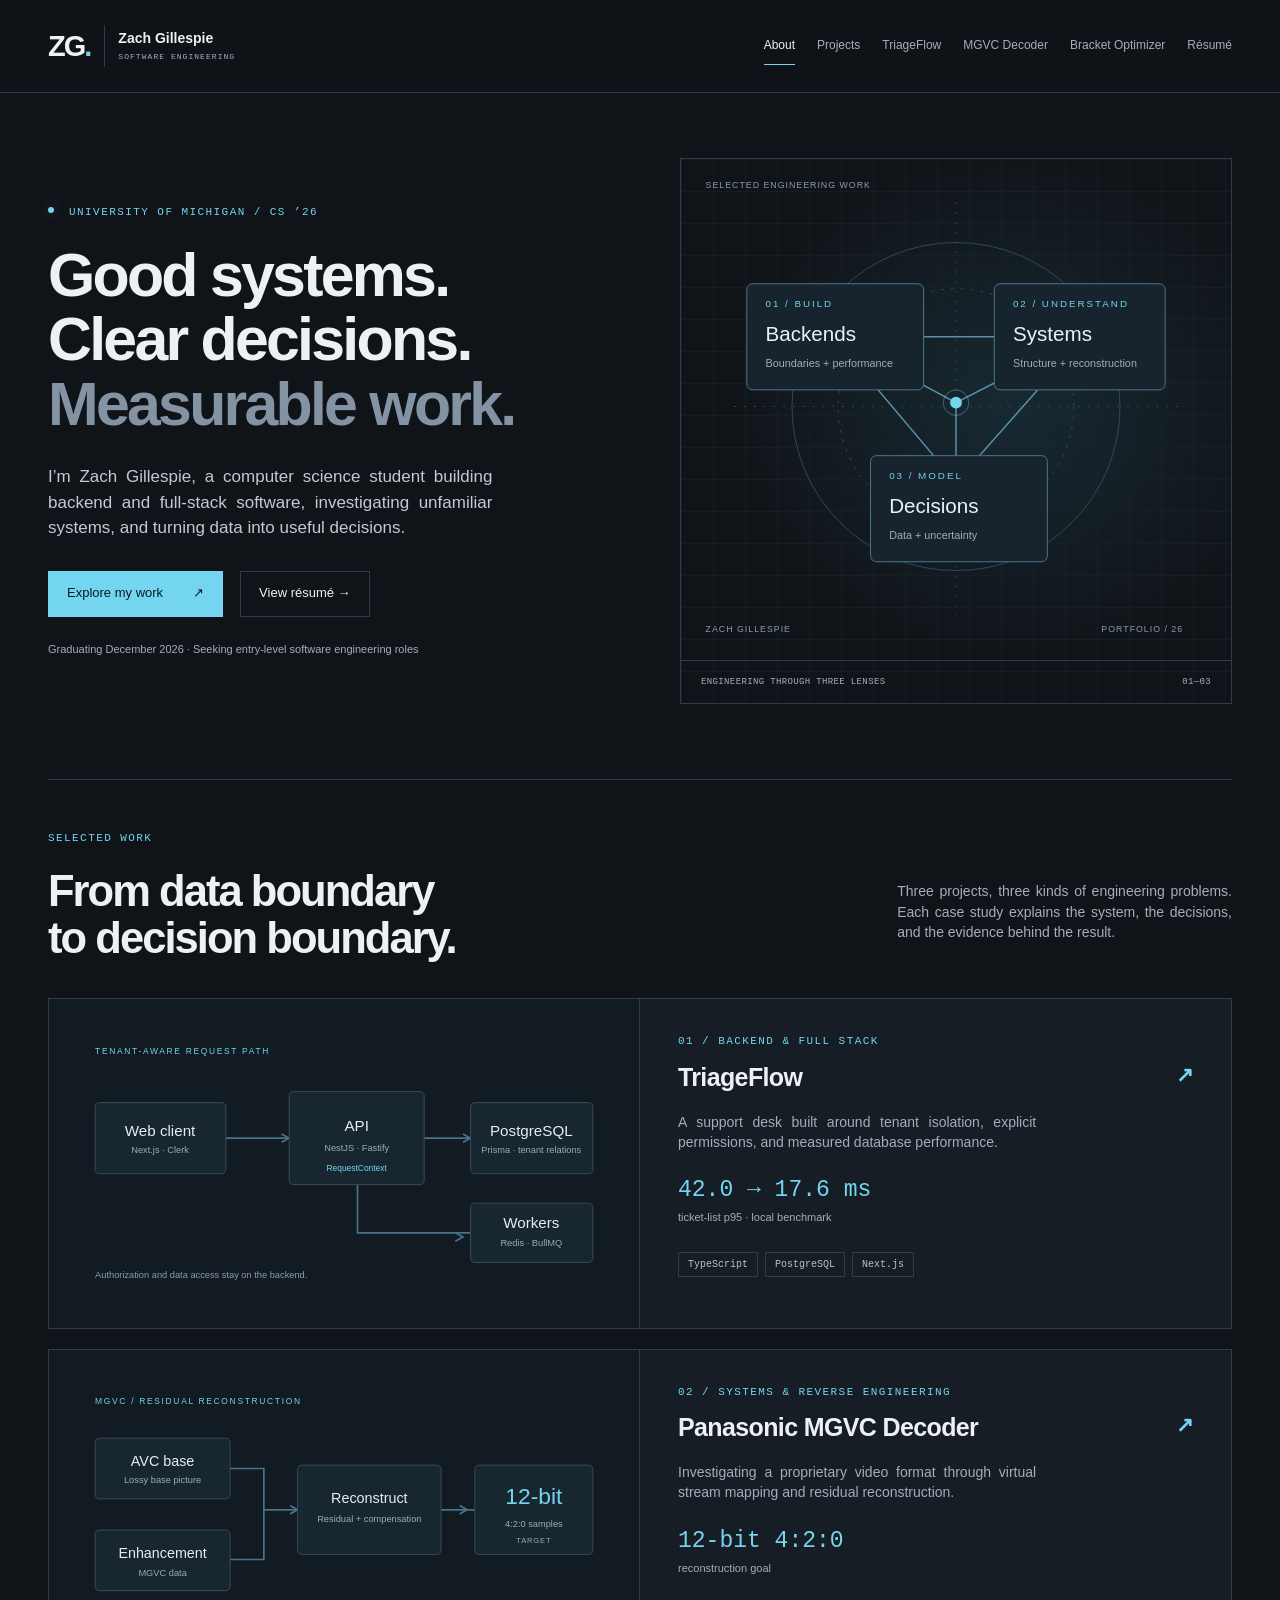
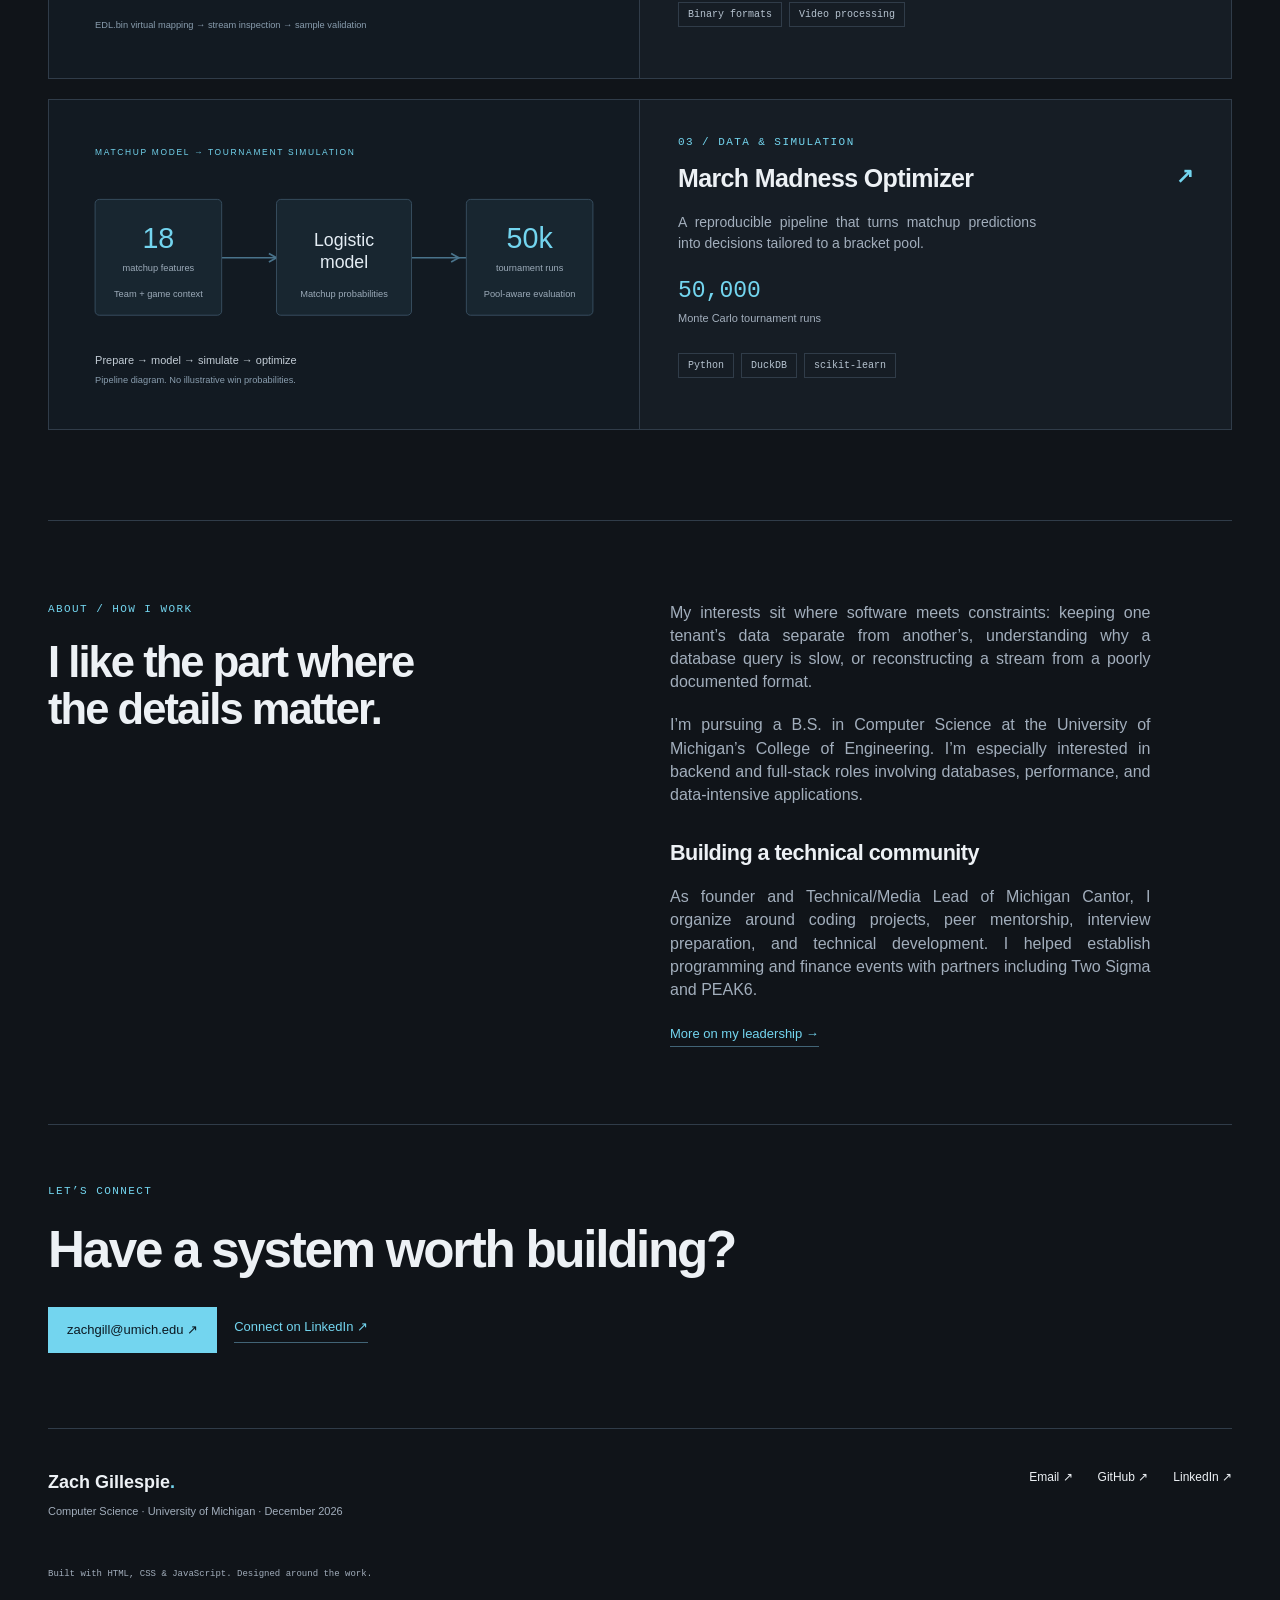
==== index.html @ 1c79c9b0 "create site" ====
<!doctype html>
<html lang="en"><head><meta charset="utf-8"><meta name="viewport" content="width=device-width,initial-scale=1">
<title>Software engineer | Zach Gillespie</title><meta name="description" content="Zach Gillespie, University of Michigan CS student graduating December 2026. Backend, full-stack, systems, and data engineering projects.">
<meta name="theme-color" content="#101419"><link rel="icon" href="favicon.svg" type="image/svg+xml">
<link rel="stylesheet" href="style.css"><script src="script.js" defer></script><noscript><style>.step-panel[hidden]{display:block!important}.step-grid{display:none}.step-panel+.step-panel{margin-top:24px}</style></noscript></head>
<body><a class="skip" href="#main">Skip to content</a><header class="site-header"><div class="nav-wrap"><a class="brand" href="index.html" aria-label="Zach Gillespie home"><span class="monogram">ZG<span>.</span></span><span>Zach Gillespie<small>SOFTWARE ENGINEERING</small></span></a><nav aria-label="Main navigation"><a href="index.html" aria-current="page">About</a><a href="projects.html">Projects</a><a href="triageflow.html">TriageFlow</a><a href="mgvc.html">MGVC Decoder</a><a href="march-madness.html">Bracket Optimizer</a><a href="resume.html">Résumé</a></nav></div></header>
<main id="main">
<section class="hero wrap"><div class="hero-copy"><p class="eyebrow"><span class="status-dot"></span> UNIVERSITY OF MICHIGAN / CS ’26</p><h1>Good systems.<br>Clear decisions.<br><span class="muted">Measurable work.</span></h1><p class="lead prose">I’m Zach Gillespie, a computer science student building backend and full-stack software, investigating unfamiliar systems, and turning data into useful decisions.</p><div class="hero-actions"><a class="button primary" href="projects.html">Explore my work <span>↗</span></a><a class="button" href="resume.html">View résumé →</a></div><p class="availability">Graduating December 2026 · Seeking entry-level software engineering roles</p></div><div class="hero-art"><img src="system-map.svg" width="560" height="510" alt="Three connected areas of my engineering work: build reliable backends, understand systems, and model decisions"><div class="art-caption"><span>ENGINEERING THROUGH THREE LENSES</span><span>01—03</span></div></div></section>
<section class="selected wrap"><div class="section-heading"><div><p class="eyebrow">SELECTED WORK</p><h2>From data boundary<br>to decision boundary.</h2></div><p class="prose">Three projects, three kinds of engineering problems. Each case study explains the system, the decisions, and the evidence behind the result.</p></div><div class="project-list">
<a class="project-card" href="triageflow.html"><div class="card-visual"><img src="triageflow.svg" alt="TriageFlow: web client connects to a tenant-aware API, PostgreSQL, and background workers" width="640" height="330"></div><div class="card-copy"><p class="eyebrow">01 / BACKEND &amp; FULL STACK</p><h3>TriageFlow <span>↗</span></h3><p>A support desk built around tenant isolation, explicit permissions, and measured database performance.</p><div class="card-proof">42.0 → 17.6 ms <small>ticket-list p95 · local benchmark</small></div><div class="tags"><span>TypeScript</span><span>PostgreSQL</span><span>Next.js</span></div></div></a>
<a class="project-card" href="mgvc.html"><div class="card-visual"><img src="mgvc.svg" alt="MGVC reconstruction pipeline combining AVC base video with enhancement data toward 12-bit video" width="640" height="330"></div><div class="card-copy"><p class="eyebrow">02 / SYSTEMS &amp; REVERSE ENGINEERING</p><h3>Panasonic MGVC Decoder <span>↗</span></h3><p>Investigating a proprietary video format through virtual stream mapping and residual reconstruction.</p><div class="card-proof">12-bit 4:2:0 <small>reconstruction goal</small></div><div class="tags"><span>Binary formats</span><span>Video processing</span></div></div></a>
<a class="project-card" href="march-madness.html"><div class="card-visual"><img src="bracket.svg" alt="Bracket modeling pipeline: 18 matchup features feed a logistic model and 50,000 tournament simulations" width="640" height="330"></div><div class="card-copy"><p class="eyebrow">03 / DATA &amp; SIMULATION</p><h3>March Madness Optimizer <span>↗</span></h3><p>A reproducible pipeline that turns matchup predictions into decisions tailored to a bracket pool.</p><div class="card-proof">50,000 <small>Monte Carlo tournament runs</small></div><div class="tags"><span>Python</span><span>DuckDB</span><span>scikit-learn</span></div></div></a>
</div></section>
<section class="about-section wrap"><div><p class="eyebrow">ABOUT / HOW I WORK</p><h2>I like the part where<br>the details matter.</h2></div><div class="about-copy"><p class="prose">My interests sit where software meets constraints: keeping one tenant’s data separate from another’s, understanding why a database query is slow, or reconstructing a stream from a poorly documented format.</p><p class="prose">I’m pursuing a B.S. in Computer Science at the University of Michigan’s College of Engineering. I’m especially interested in backend and full-stack roles involving databases, performance, and data-intensive applications.</p><h3>Building a technical community</h3><p class="prose">As founder and Technical/Media Lead of Michigan Cantor, I organize around coding projects, peer mentorship, interview preparation, and technical development. I helped establish programming and finance events with partners including Two Sigma and PEAK6.</p><a class="text-link" href="resume.html#leadership">More on my leadership →</a></div></section>
<section class="contact-band wrap"><p class="eyebrow">LET’S CONNECT</p><h2>Have a system worth building?</h2><div class="hero-actions"><a class="button primary" href="mailto:zachgill@umich.edu">zachgill@umich.edu ↗</a><a class="text-link" href="https://www.linkedin.com/in/zach-gillespie/">Connect on LinkedIn ↗</a></div></section></main><footer class="site-footer"><div><a class="footer-name" href="index.html">Zach Gillespie<span class="accent">.</span></a><p>Computer Science · University of Michigan · December 2026</p></div><div class="footer-links"><a href="mailto:zachgill@umich.edu">Email ↗</a><a href="https://github.com/Zachgille">GitHub ↗</a><a href="https://www.linkedin.com/in/zach-gillespie/">LinkedIn ↗</a></div><p class="footer-note">Built with HTML, CSS &amp; JavaScript. Designed around the work.</p></footer></body></html>
---- style.css ----
:root{color-scheme:dark;--bg:#101419;--panel:#161d25;--text:#edf1f5;--muted:#a2aebc;--accent:#73d5ef;--line:#303c49;--mono:Consolas,'Courier New',monospace}*{box-sizing:border-box}html{scroll-behavior:smooth;scroll-padding-top:115px}body{margin:0;background:var(--bg);color:var(--text);font:16px/1.45 'Segoe UI',Arial,sans-serif}a{color:inherit;text-decoration:none}a:hover{color:var(--accent)}button{font:inherit}a,button{touch-action:manipulation}a:focus-visible,button:focus-visible{outline:2px solid var(--accent);outline-offset:6px}img{display:block;max-width:100%;height:auto}p{margin:0 0 1.25rem}h1,h2,h3{line-height:1.08;letter-spacing:-.045em;margin:0 0 1.3rem;font-weight:600}h1{font-size:clamp(2.6rem,5.5vw,5.1rem)}h2{font-size:clamp(2rem,3.4vw,3rem)}h3{font-size:1.35rem;letter-spacing:-.025em}ul{padding-left:1.2rem}li{margin-bottom:.65rem}code{font: .88em var(--mono);color:var(--accent);overflow-wrap:anywhere}strong{font-weight:600}.wrap,.nav-wrap,.site-footer{width:min(1220px,calc(100% - 96px));margin:auto}.prose{max-width:54ch;text-align:justify;hyphens:auto}.lead{font-size:1.14rem;line-height:1.5;color:#c0cad5}.muted{color:#8493a3}.accent{color:var(--accent)}.eyebrow{font:11px/1.5 var(--mono);letter-spacing:.13em;color:var(--accent);text-transform:uppercase;margin-bottom:22px}.site-header{border-bottom:1px solid var(--line);background:rgba(16,20,25,.97);position:sticky;top:0;z-index:10}.nav-wrap{min-height:92px;display:flex;align-items:center;justify-content:space-between;gap:30px}.brand{display:flex;gap:13px;align-items:center;white-space:nowrap;font-size:14px;font-weight:600}.brand small{display:block;font:8px/1.8 var(--mono);letter-spacing:.13em;color:var(--muted);margin-top:2px}.monogram{font-size:29px;letter-spacing:-2px;border-right:1px solid var(--line);padding-right:14px}.monogram span{color:var(--accent)}nav{display:flex;gap:22px;align-items:center}nav a{font-size:12px;color:var(--muted);padding:9px 0;white-space:nowrap}nav a[aria-current]{color:var(--text);box-shadow:0 1px var(--accent)}.skip{position:fixed;top:-80px;left:15px;background:var(--accent);color:var(--bg);padding:12px;z-index:100}.skip:focus{top:10px}.hero{min-height:670px;display:grid;grid-template-columns:1.08fr 1fr;align-items:center;gap:36px;padding-top:65px;padding-bottom:75px}.hero h1{font-size:clamp(3rem,4.75vw,4.5rem);line-height:1.06}.hero .lead{max-width:47ch;font-size:17px;margin-top:28px}.hero-art{position:relative;border:1px solid var(--line);background:radial-gradient(ellipse at 60% 45%,#182932 0,transparent 60%),linear-gradient(#1c273366 1px,transparent 1px),linear-gradient(90deg,#1c273366 1px,transparent 1px);background-size:auto,32px 32px,32px 32px}.hero-art img{width:100%}.art-caption{display:flex;justify-content:space-between;padding:16px 20px;border-top:1px solid var(--line);font:9px var(--mono);letter-spacing:.04em;color:var(--muted)}.status-dot{display:inline-block;width:6px;height:6px;border-radius:50%;background:var(--accent);margin:0 7px 2px 0;box-shadow:0 0 15px #73d5ef55}.hero-actions{display:flex;align-items:center;gap:17px;flex-wrap:wrap;margin-top:30px}.button{display:inline-flex;align-items:center;justify-content:space-between;gap:30px;min-height:46px;padding:12px 18px;border:1px solid var(--line);background:transparent;color:var(--text);font-size:13px;cursor:pointer;transition:background .2s,transform .2s}.button:hover{transform:translateY(-2px);background:#24313b}.button.primary{background:var(--accent);border-color:var(--accent);color:#0b1922}.button.primary:hover{background:#a0e7f8;color:#0b1922}.availability{font-size:11px;color:var(--muted);margin:25px 0 0}.section-heading{display:flex;justify-content:space-between;align-items:flex-end;gap:50px;margin-bottom:36px}.section-heading>p{font-size:14px;max-width:43ch;color:var(--muted)}.section-heading h2{margin:0}.selected{padding:50px 0 90px;border-top:1px solid var(--line)}.project-list{display:grid;gap:20px}.project-card{border:1px solid var(--line);display:grid;grid-template-columns:1fr 1fr;background:var(--panel);transition:border-color .25s,transform .25s;overflow:hidden}.project-card:hover{color:var(--text);border-color:#6699ad;transform:translateY(-3px)}.card-visual{background:#121a22;display:flex;align-items:center;justify-content:center;padding:25px;border-right:1px solid var(--line)}.card-visual img{width:100%;transition:transform .3s}.project-card:hover img{transform:scale(1.025)}.card-copy{padding:34px 38px}.card-copy .eyebrow{margin-bottom:14px}.card-copy h3{font-size:25px;display:flex;justify-content:space-between;gap:14px}.card-copy h3 span{color:var(--accent);font-size:21px}.card-copy p:not(.eyebrow){color:var(--muted);max-width:46ch;font-size:14px;text-align:justify;hyphens:auto}.card-proof{color:var(--accent);font:23px var(--mono);margin:25px 0}.card-proof small{display:block;color:var(--muted);font:11px/1.6 'Segoe UI',Arial,sans-serif;margin-top:6px}.tags{display:flex;gap:7px;flex-wrap:wrap}.tags span{font:10px var(--mono);color:#b6c3d0;border:1px solid var(--line);padding:6px 9px}.about-section{display:grid;grid-template-columns:1fr 1fr;gap:60px;padding:80px 0;border-top:1px solid var(--line)}.about-copy p{color:var(--muted)}.about-copy h3{margin-top:35px}.text-link{font-size:13px;color:var(--accent);border-bottom:1px solid #426476;padding-bottom:5px}.contact-band{padding:58px 0 75px;border-top:1px solid var(--line)}.contact-band h2{font-size:clamp(2rem,4vw,3.5rem)}.site-footer{padding:40px 0 24px;border-top:1px solid var(--line);display:grid;grid-template-columns:1fr auto;gap:15px}.footer-name{font-size:18px;font-weight:600}.site-footer p{font-size:11px;color:var(--muted);margin:9px 0}.footer-links{display:flex;gap:25px;align-items:flex-start;font-size:12px}.site-footer .footer-note{grid-column:1/-1;font:9px var(--mono);margin-top:25px}.page-intro{padding:80px 0 55px}.page-intro .lead{margin-top:25px}.projects-page{padding-bottom:80px}.approach{padding:50px 0 80px;border-top:1px solid var(--line)}.three-columns{display:grid;grid-template-columns:repeat(3,1fr);gap:45px}.three-columns h2{font-size:23px;line-height:1.2;letter-spacing:-.025em}.three-columns p{font-size:14px;color:var(--muted)}.case-intro{padding:40px 0 50px}.back{display:inline-block;font-size:12px;color:var(--muted);margin-bottom:40px}.case-intro h1{max-width:1000px}.case-intro .lead{margin-bottom:30px}.metrics{display:grid;grid-template-columns:repeat(3,1fr);border-top:1px solid var(--line);border-bottom:1px solid var(--line)}.metrics>div{padding:27px 24px 29px;border-right:1px solid var(--line)}.metrics>div:first-child{padding-left:0}.metrics>div:last-child{border:0}.metrics strong{display:block;font-size:37px;font-weight:500;letter-spacing:-.035em;color:var(--accent);line-height:1.2}.metrics span{display:block;font-size:11px;color:var(--muted);margin-top:9px}.case-section{padding:65px 0;border-bottom:1px solid var(--line)}.two-columns{display:grid;grid-template-columns:1fr 1fr;gap:70px}.two-columns p{color:var(--muted);font-size:15px}.evidence-box{background:var(--panel);border:1px solid var(--line);padding:32px;align-self:start}.clean-list{list-style:none;padding:0;font-size:13px;color:var(--muted);margin:25px 0}.clean-list li{border-top:1px solid var(--line);padding:12px 0;margin:0}.explorer{margin-top:32px;border:1px solid var(--line);background:#141c24}.step-grid{display:grid;grid-template-columns:repeat(4,1fr);border-bottom:1px solid var(--line)}.step{position:relative;text-align:left;background:transparent;border:0;border-right:1px solid var(--line);padding:22px 24px;cursor:pointer;color:var(--muted);transition:background .2s}.step:last-child{border-right:0}.step span{font:10px var(--mono);color:#7c96a7;display:block;margin-bottom:18px}.step strong{font-size:19px;display:block}.step small{font:10px var(--mono);display:block;margin-top:6px}.step:hover,.step[aria-pressed=true]{background:#21333d;color:var(--text)}.step[aria-pressed=true]{box-shadow:inset 0 -2px var(--accent)}.step-content{padding:32px;min-height:235px}.step-panel .eyebrow{margin-bottom:15px}.step-panel p:last-child{margin:0;color:var(--muted);max-width:65ch;font-size:15px}.benchmark{margin:0 0 35px;padding:35px;background:var(--panel);border:1px solid var(--line)}figcaption{font-size:14px;margin-bottom:24px}figcaption span{display:block;font:10px var(--mono);color:var(--muted);margin-top:8px}.bar-row{display:grid;grid-template-columns:100px 1fr;align-items:center;gap:20px;margin:18px 0}.bar-row>span{font-size:12px;color:var(--muted)}.bar-track{background:#1d2833}.bar{height:44px;width:var(--bar);min-width:100px;padding:9px 14px;font:21px var(--mono)}.bar small{font-size:11px}.bar.before{background:#4a5c70}.bar.after{background:var(--accent);color:#102530}.chart-note{font-size:11px!important;color:var(--muted);max-width:85ch;text-align:left;margin:25px 0 0}.source-note{border-left:2px solid #416a80;padding-left:25px;align-self:start}.source-note h3{font-size:17px;letter-spacing:0}.source-note p,.source-note a{font-size:12px}.source-note a{color:var(--accent);text-decoration:underline}.case-end{display:flex;justify-content:space-between;gap:25px;padding:35px 0 70px;font-size:12px;color:var(--accent)}.wide-visual{background:var(--panel);border:1px solid var(--line);margin:30px 0;padding:20px 40px}.wide-visual img{width:100%;max-width:760px;margin:auto}.wide-visual figcaption{margin:0 auto;max-width:75ch;color:var(--muted);font-size:11px}.objectives{margin:25px 0 0}.objectives dt{font-size:13px;color:var(--accent)}.objectives dd{font-size:13px;color:var(--muted);margin:7px 0 20px}.objectives dd:last-child{margin-bottom:0}.evaluation{display:grid;grid-template-columns:2fr 1fr 1fr;border:1px solid var(--line);background:var(--panel)}.dataset-chart{margin:0;padding:30px}.dataset-chart figcaption{font-weight:600}.split-bar{height:22px;display:flex;gap:3px}.train{background:var(--accent)}.holdout{background:#8291f0}.chart-legend{display:flex;justify-content:space-between;gap:15px;margin-top:18px;font-size:11px;color:var(--muted)}.chart-legend i{display:inline-block;width:7px;height:7px;margin-right:7px}.train-key{background:var(--accent)}.holdout-key{background:#8291f0}.chart-legend strong{display:block;font:20px var(--mono);color:var(--text);margin:5px 0 0 14px}.score{border-left:1px solid var(--line);padding:30px 20px;display:flex;flex-direction:column;justify-content:center}.score>span,.score small{font-size:11px;color:var(--muted)}.score strong{font:31px var(--mono);color:var(--accent);margin:12px 0}.resume-header{padding:60px 0 40px;display:flex;align-items:center;justify-content:space-between;gap:20px}.resume-header h1{font-size:clamp(2.7rem,5vw,4.5rem)}.resume-header .lead{font-size:15px}.resume-links{display:flex;gap:24px;color:var(--accent);font-size:12px}.resume{padding-bottom:60px}.resume-section{border-top:1px solid var(--line);padding:35px 0;display:grid;grid-template-columns:230px 1fr;gap:40px;scroll-margin-top:110px}.resume-section>h2{font-size:14px;letter-spacing:.025em;color:var(--accent);line-height:1.4}.resume-section h3{font-size:20px;line-height:1.25}.resume-section p,.resume-section li,.skills{font-size:14px;color:#b9c4d0}.resume-section li{max-width:75ch;text-align:justify;hyphens:auto}.entry-meta{display:flex;justify-content:space-between;gap:20px}.entry-meta span{color:var(--muted);font-size:12px;white-space:nowrap}.entry-tech{font:11px/1.6 var(--mono)!important;color:var(--muted)!important}.skills{display:grid;grid-template-columns:125px 1fr;gap:13px 20px;margin:0}.skills dt{color:var(--muted)}.skills dd{margin:0}.resume-entry{padding-bottom:24px;margin-bottom:30px;border-bottom:1px solid var(--line);scroll-margin-top:115px}.resume-entry:last-child{padding:0;margin:0;border:0}.resume-entry h3 a:hover{text-decoration:underline}.print-button{white-space:nowrap}[hidden]{display:none!important}
@media(min-width:1500px){.hero{min-height:740px}}
@media(max-width:1120px){.wrap,.nav-wrap,.site-footer{width:calc(100% - 60px)}.nav-wrap{gap:20px}nav{gap:14px}nav a{font-size:11px}.brand>span:last-child{display:none}.hero{gap:25px;min-height:610px}.hero h1{font-size:clamp(2.8rem,5vw,4rem)}.two-columns{gap:40px}.card-copy{padding:30px}.score strong{font-size:26px}}
@media(max-width:760px){html{scroll-padding-top:150px}.wrap,.nav-wrap,.site-footer{width:calc(100% - 36px)}.nav-wrap{display:block;padding:14px 0 10px}.brand>span:last-child{display:block}.brand{margin-bottom:13px}.monogram{font-size:25px}.brand small{font-size:7px}nav{display:grid;grid-template-columns:repeat(3,1fr);gap:3px 12px}nav a{font-size:11px;padding:5px 0;text-align:center}.hero{grid-template-columns:1fr;padding:48px 0 45px;gap:38px;min-height:0}.hero h1{font-size:clamp(2.7rem,8.7vw,4rem)}.hero .lead{font-size:16px}.hero-art{max-width:560px}.section-heading{display:block}.section-heading>p{margin-top:25px;max-width:54ch}.selected{padding-top:40px;padding-bottom:45px}.project-card{grid-template-columns:1fr}.card-visual{border-right:0;border-bottom:1px solid var(--line);padding:15px}.card-visual img{max-height:280px;width:100%}.card-copy{padding:26px}.card-copy h3{font-size:24px}.card-proof{font-size:22px}.about-section,.two-columns{grid-template-columns:1fr;gap:30px}.about-section{padding:45px 0}.contact-band{padding:40px 0 45px}.site-footer{grid-template-columns:1fr;gap:20px}.footer-links{gap:30px}.page-intro{padding:45px 0 30px}.three-columns{grid-template-columns:1fr;gap:20px}.projects-page{padding-bottom:45px}.approach{padding:40px 0}.case-intro{padding-top:25px}.case-intro h1{font-size:clamp(2.4rem,9vw,4rem)}.back{margin-bottom:32px}.metrics>div{padding:20px 10px}.metrics strong{font-size:clamp(19px,5.2vw,30px)}.metrics span{font-size:10px}.case-section{padding:40px 0}.step-grid{grid-template-columns:1fr 1fr}.step{padding:18px;border-bottom:1px solid var(--line)}.step:nth-child(2){border-right:0}.step span{margin-bottom:9px}.step strong{font-size:18px}.step-content{padding:24px;min-height:280px}.benchmark{padding:22px 18px}.bar-row{grid-template-columns:75px 1fr;gap:10px}.bar-row>span{font-size:10px}.bar{font-size:18px;padding-left:10px;min-width:84px}.evidence-box{padding:24px}.wide-visual{padding:15px}.evaluation{grid-template-columns:1fr 1fr}.dataset-chart{grid-column:1/-1;padding:24px}.score{border-top:1px solid var(--line);padding:24px}.score:nth-child(2){border-left:0}.case-end{flex-direction:column;padding:30px 0 45px}.resume-header{display:block;padding:40px 0 30px}.print-button{margin-top:24px}.resume-section{grid-template-columns:1fr;gap:12px;padding:28px 0}.resume-section>h2{margin-bottom:12px}.entry-meta{display:block}.entry-meta span{display:block;margin-top:7px}.skills{grid-template-columns:100px 1fr;gap:15px}.resume-section li{font-size:13px}.prose{max-width:54ch}}
@media(prefers-reduced-motion:reduce){html{scroll-behavior:auto}*,*::before,*::after{animation:none!important;transition:none!important}.project-card:hover,.button:hover,.project-card:hover img{transform:none}}
@media print{@page{size:A4;margin:16mm}html{scroll-behavior:auto}body{background:white;color:#16202b;font-size:10pt;line-height:1.4;print-color-adjust:exact;-webkit-print-color-adjust:exact}.wrap,.nav-wrap,.site-footer{width:100%}.site-header{position:static;background:white;border-color:#ccd2d8}.nav-wrap{display:flex;min-height:40px;padding:0 0 10px}.brand>span:last-child{display:block}nav{display:none}.brand{color:#16202b}.brand small,.muted,.lead,.prose,.chart-note,.entry-tech{color:#374757!important}.skip,.print-button,.hero-actions,.back,.case-end{display:none}.hero{display:grid;grid-template-columns:1.2fr 1fr;min-height:0;padding:30px 0;gap:22px}.hero h1,h1,.case-intro h1,.resume-header h1{font-size:30pt}.hero .lead,.lead{font-size:10pt}h2{font-size:22pt}h3{font-size:14pt}.hero-art{background:#101820}.eyebrow{color:#276176;font-size:8pt;margin-bottom:12px}.availability{color:#374757;font-size:8pt}.section-heading{margin-bottom:20px;gap:25px}.section-heading>p{font-size:9pt}.selected,.about-section,.contact-band,.case-section,.approach{padding:25px 0}.project-card{grid-template-columns:1fr 1fr;break-inside:avoid;background:#f3f5f7;color:#16202b;border-color:#bdc7d1;margin-bottom:10px}.project-list{gap:8px}.card-visual{background:#121a22;padding:10px}.card-copy{padding:20px}.card-copy h3{font-size:17pt}.card-copy p:not(.eyebrow){font-size:9pt;color:#374757}.card-proof{color:#21637b;font-size:17pt;margin:14px 0}.card-proof small{color:#374757}.tags span{color:#374757;border-color:#aab6c1;font-size:7pt}.about-section,.two-columns{gap:30px}.about-copy p,.two-columns p,.three-columns p{font-size:10pt;color:#374757}.page-intro,.case-intro,.resume-header{padding:25px 0}.projects-page{padding-bottom:15px}.metrics>div{padding:16px}.metrics strong{color:#21637b;font-size:24pt}.metrics span{color:#374757}.explorer{background:#f5f7f9;border-color:#bdc7d1;break-inside:avoid}.step-grid{display:none}.step-content{display:grid;grid-template-columns:1fr 1fr;gap:20px;padding:22px;min-height:0}.step-panel[hidden]{display:block!important}.step-panel p:last-child{font-size:9pt;color:#374757}.step-panel h3{font-size:13pt}.evidence-box,.benchmark,.evaluation{background:#f1f4f6;border-color:#bdc7d1;break-inside:avoid}.evidence-box{padding:22px}.clean-list,.objectives dd,.objectives dt{color:#374757}.benchmark{padding:22px}.benchmark figcaption span{color:#374757}.bar-row>span{color:#374757}.bar-track{background:#e2e8ec}.bar.before{color:white}.bar.after{background:#59b9d5}.source-note p{font-size:9pt;color:#374757}.source-note a,.accent,.text-link{color:#21637b}.wide-visual{background:#121a22;break-inside:avoid}.wide-visual img{max-height:205px;width:auto;margin:auto}.wide-visual figcaption{color:#d0dae3;font-size:8pt}.evaluation{grid-template-columns:2fr 1fr 1fr}.score{padding:20px 15px}.score strong{font-size:21pt;color:#21637b}.score span,.score small,.chart-legend,.chart-legend strong{color:#374757}.dataset-chart{padding:22px}.three-columns{gap:25px}.three-columns h2{font-size:15pt}.resume-header .lead{font-size:10pt}.resume-links{font-size:9pt;color:#21637b}.resume-section{grid-template-columns:135px 1fr;gap:20px;padding:20px 0}.resume-section>h2{color:#21637b;font-size:11pt}.resume-section h3{font-size:13pt}.resume-section p,.resume-section li,.skills{font-size:9pt;color:#374757}.resume-entry{break-inside:avoid;margin-bottom:20px;padding-bottom:12px}.entry-meta{display:block}.entry-meta span{display:block;font-size:9pt;color:#374757}.skills dt{color:#374757}.site-footer{padding:20px 0;break-inside:avoid}.site-footer p,.site-footer .footer-note{color:#374757;font-size:8pt}.footer-links{font-size:9pt}.site-footer .footer-note{margin-top:5px}h1,h2,h3{break-after:avoid}p{orphans:3;widows:3}a{color:inherit}code{color:#21637b}}
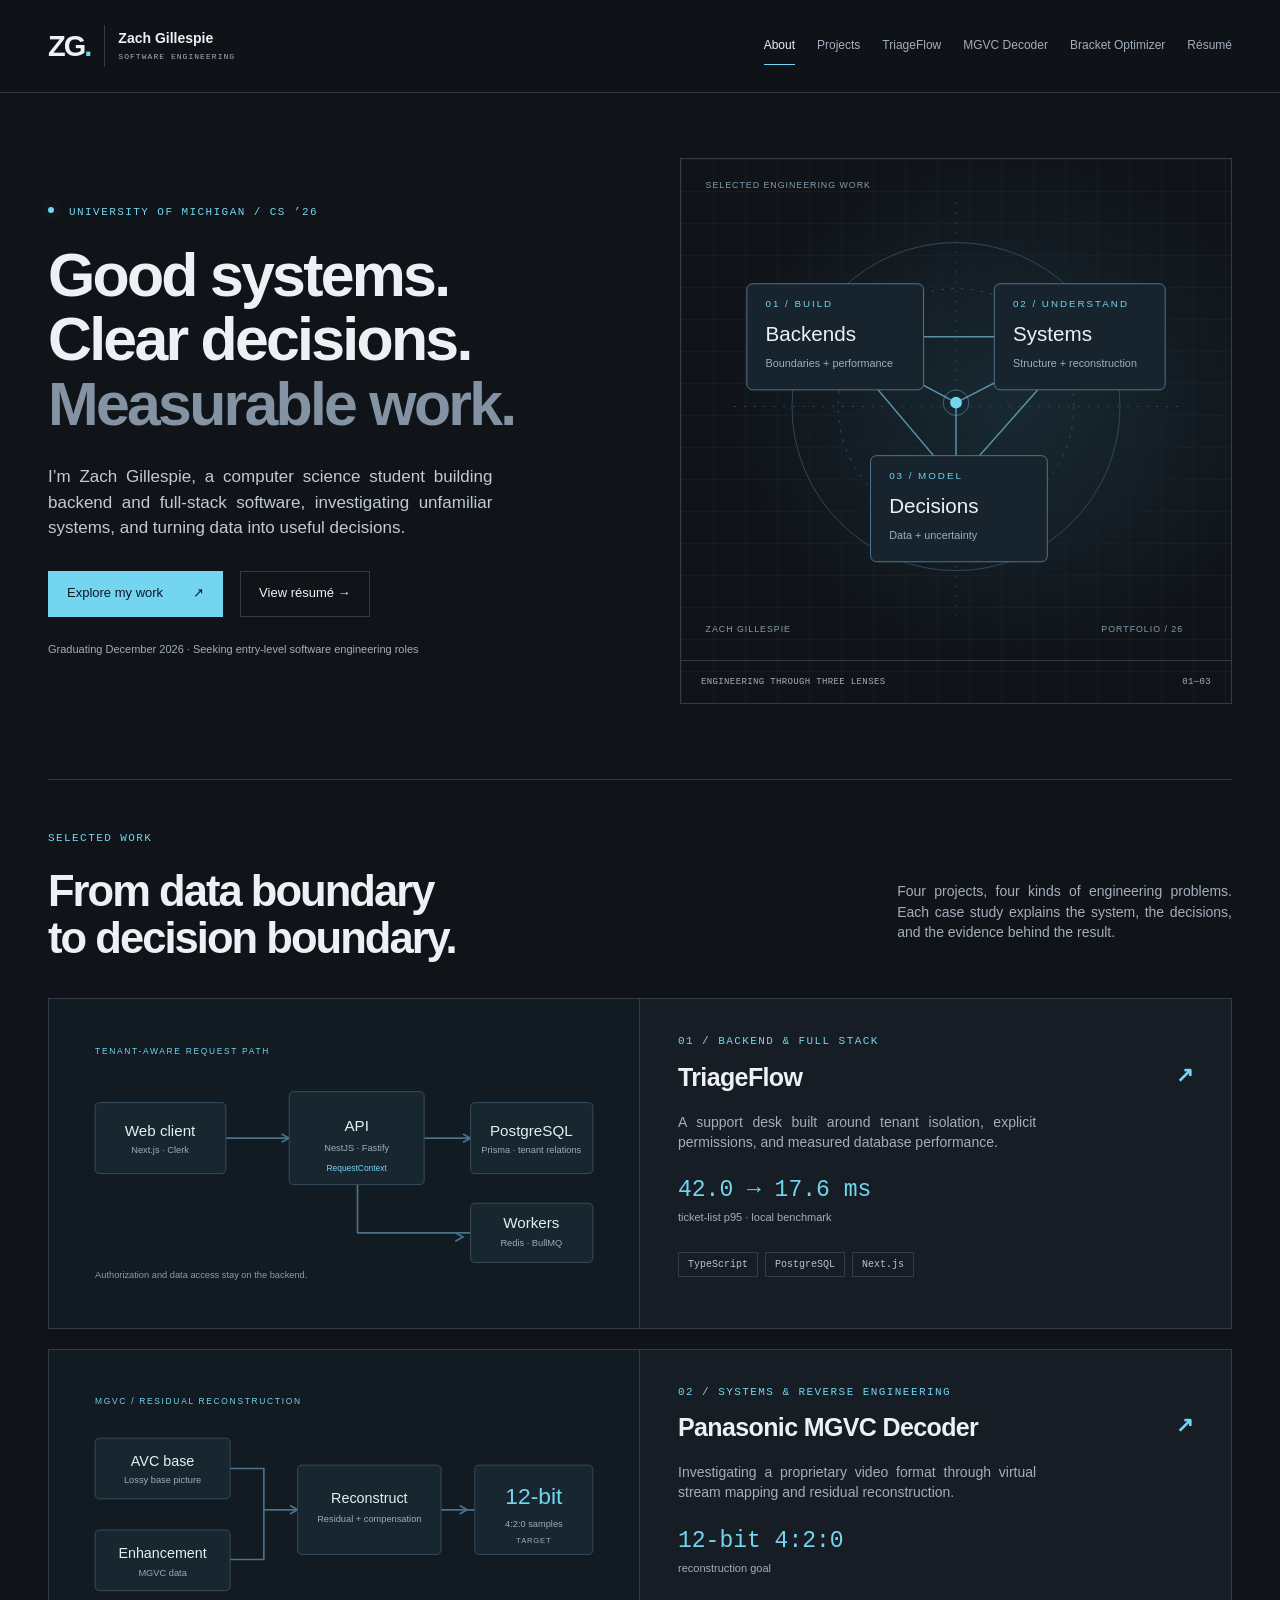
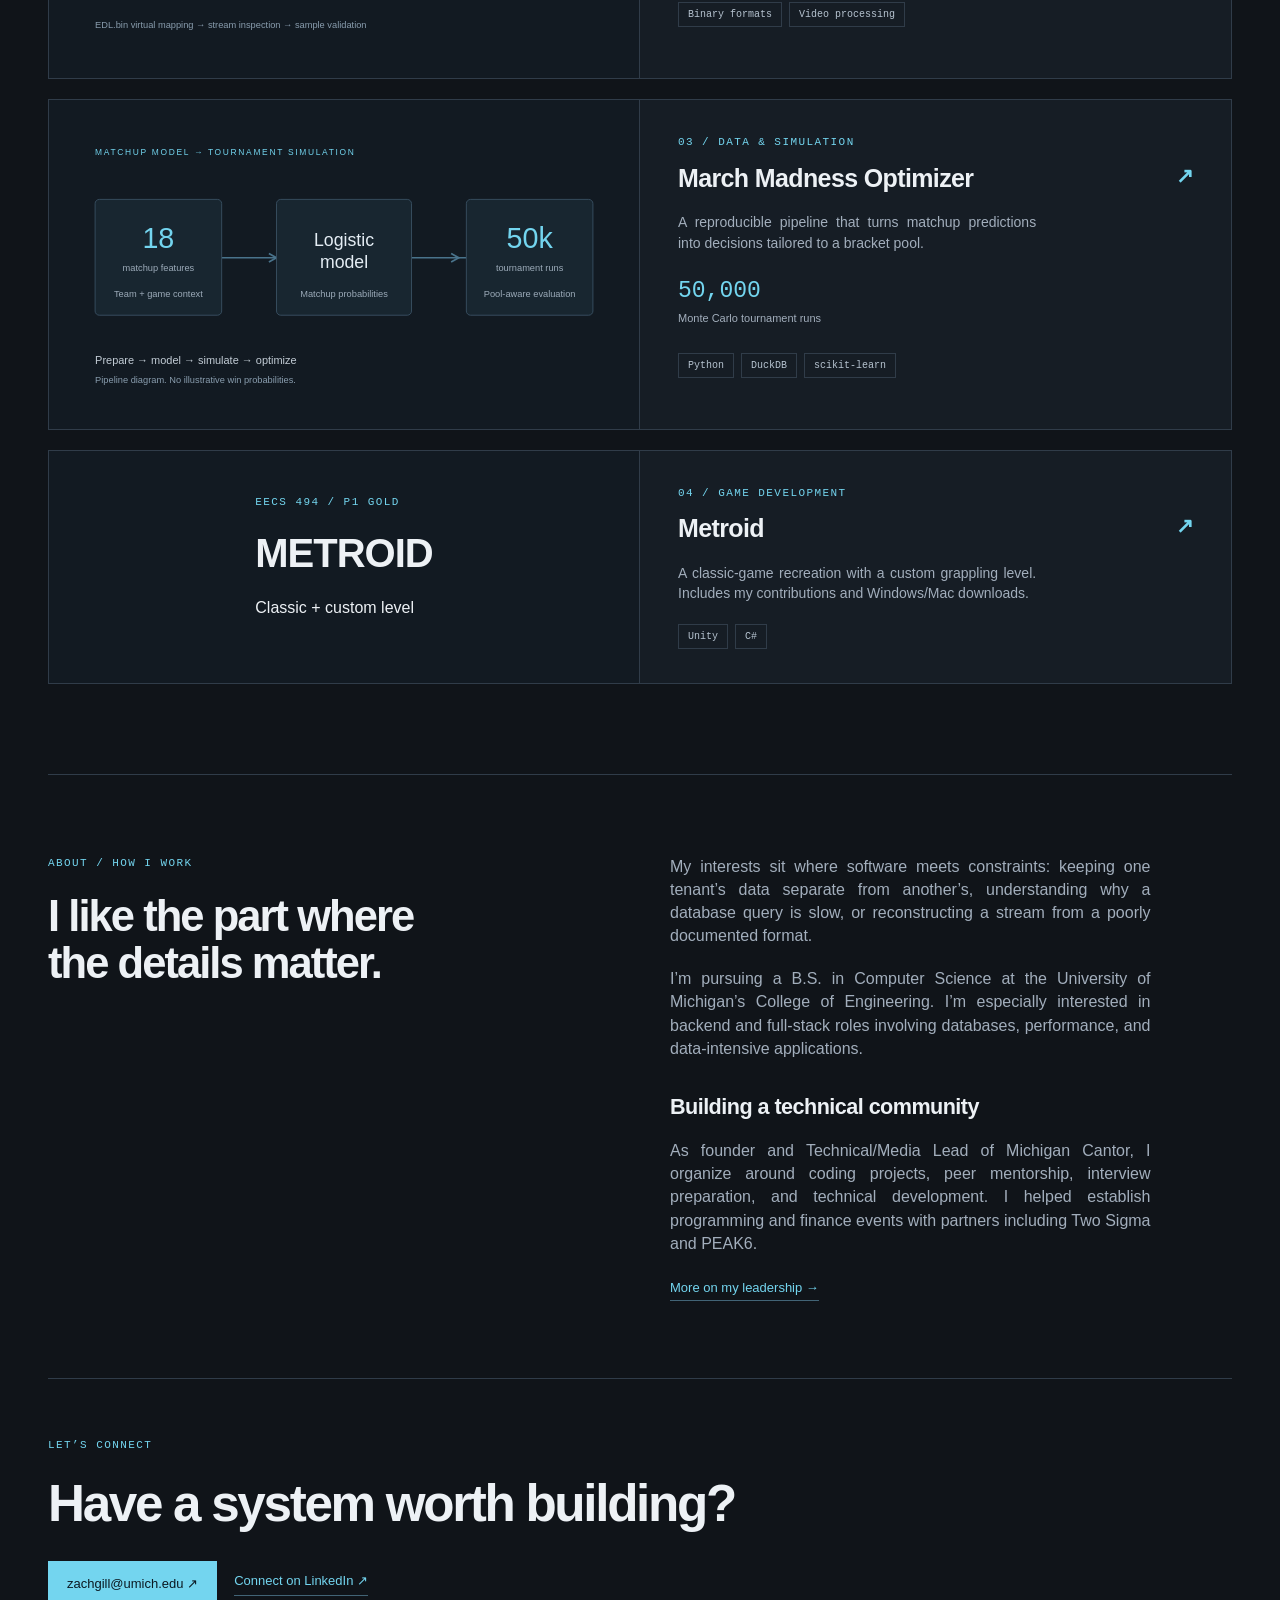
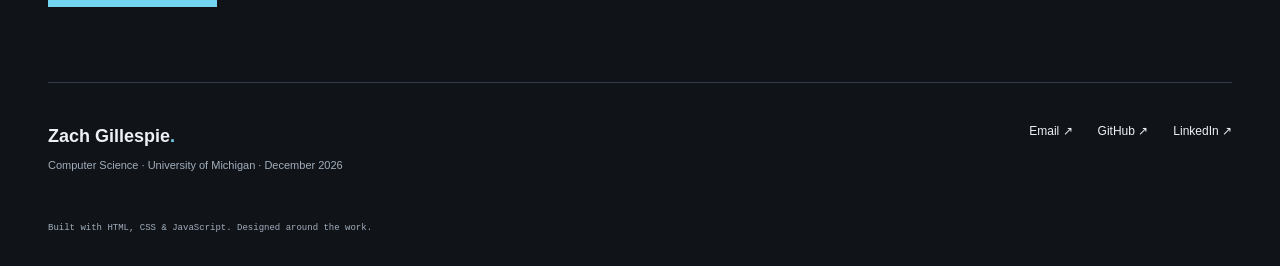
==== commit c0ec544c: "Add Metroid P1 Gold portfolio page and game download" ====
--- a/index.html
+++ b/index.html
@@ -6,10 +6,11 @@
 <body><a class="skip" href="#main">Skip to content</a><header class="site-header"><div class="nav-wrap"><a class="brand" href="index.html" aria-label="Zach Gillespie home"><span class="monogram">ZG<span>.</span></span><span>Zach Gillespie<small>SOFTWARE ENGINEERING</small></span></a><nav aria-label="Main navigation"><a href="index.html" aria-current="page">About</a><a href="projects.html">Projects</a><a href="triageflow.html">TriageFlow</a><a href="mgvc.html">MGVC Decoder</a><a href="march-madness.html">Bracket Optimizer</a><a href="resume.html">Résumé</a></nav></div></header>
 <main id="main">
 <section class="hero wrap"><div class="hero-copy"><p class="eyebrow"><span class="status-dot"></span> UNIVERSITY OF MICHIGAN / CS ’26</p><h1>Good systems.<br>Clear decisions.<br><span class="muted">Measurable work.</span></h1><p class="lead prose">I’m Zach Gillespie, a computer science student building backend and full-stack software, investigating unfamiliar systems, and turning data into useful decisions.</p><div class="hero-actions"><a class="button primary" href="projects.html">Explore my work <span>↗</span></a><a class="button" href="resume.html">View résumé →</a></div><p class="availability">Graduating December 2026 · Seeking entry-level software engineering roles</p></div><div class="hero-art"><img src="system-map.svg" width="560" height="510" alt="Three connected areas of my engineering work: build reliable backends, understand systems, and model decisions"><div class="art-caption"><span>ENGINEERING THROUGH THREE LENSES</span><span>01—03</span></div></div></section>
-<section class="selected wrap"><div class="section-heading"><div><p class="eyebrow">SELECTED WORK</p><h2>From data boundary<br>to decision boundary.</h2></div><p class="prose">Three projects, three kinds of engineering problems. Each case study explains the system, the decisions, and the evidence behind the result.</p></div><div class="project-list">
+<section class="selected wrap"><div class="section-heading"><div><p class="eyebrow">SELECTED WORK</p><h2>From data boundary<br>to decision boundary.</h2></div><p class="prose">Four projects, four kinds of engineering problems. Each case study explains the system, the decisions, and the evidence behind the result.</p></div><div class="project-list">
 <a class="project-card" href="triageflow.html"><div class="card-visual"><img src="triageflow.svg" alt="TriageFlow: web client connects to a tenant-aware API, PostgreSQL, and background workers" width="640" height="330"></div><div class="card-copy"><p class="eyebrow">01 / BACKEND &amp; FULL STACK</p><h3>TriageFlow <span>↗</span></h3><p>A support desk built around tenant isolation, explicit permissions, and measured database performance.</p><div class="card-proof">42.0 → 17.6 ms <small>ticket-list p95 · local benchmark</small></div><div class="tags"><span>TypeScript</span><span>PostgreSQL</span><span>Next.js</span></div></div></a>
 <a class="project-card" href="mgvc.html"><div class="card-visual"><img src="mgvc.svg" alt="MGVC reconstruction pipeline combining AVC base video with enhancement data toward 12-bit video" width="640" height="330"></div><div class="card-copy"><p class="eyebrow">02 / SYSTEMS &amp; REVERSE ENGINEERING</p><h3>Panasonic MGVC Decoder <span>↗</span></h3><p>Investigating a proprietary video format through virtual stream mapping and residual reconstruction.</p><div class="card-proof">12-bit 4:2:0 <small>reconstruction goal</small></div><div class="tags"><span>Binary formats</span><span>Video processing</span></div></div></a>
 <a class="project-card" href="march-madness.html"><div class="card-visual"><img src="bracket.svg" alt="Bracket modeling pipeline: 18 matchup features feed a logistic model and 50,000 tournament simulations" width="640" height="330"></div><div class="card-copy"><p class="eyebrow">03 / DATA &amp; SIMULATION</p><h3>March Madness Optimizer <span>↗</span></h3><p>A reproducible pipeline that turns matchup predictions into decisions tailored to a bracket pool.</p><div class="card-proof">50,000 <small>Monte Carlo tournament runs</small></div><div class="tags"><span>Python</span><span>DuckDB</span><span>scikit-learn</span></div></div></a>
+<a class="project-card" href="metroid.html"><div class="card-visual" style="display:grid;place-items:center;min-height:220px"><div><p class="eyebrow">EECS 494 / P1 GOLD</p><h3 style="font-size:40px">METROID</h3><p>Classic + custom level</p></div></div><div class="card-copy"><p class="eyebrow">04 / GAME DEVELOPMENT</p><h3>Metroid <span>↗</span></h3><p>A classic-game recreation with a custom grappling level. Includes my contributions and Windows/Mac downloads.</p><div class="tags"><span>Unity</span><span>C#</span></div></div></a>
 </div></section>
 <section class="about-section wrap"><div><p class="eyebrow">ABOUT / HOW I WORK</p><h2>I like the part where<br>the details matter.</h2></div><div class="about-copy"><p class="prose">My interests sit where software meets constraints: keeping one tenant’s data separate from another’s, understanding why a database query is slow, or reconstructing a stream from a poorly documented format.</p><p class="prose">I’m pursuing a B.S. in Computer Science at the University of Michigan’s College of Engineering. I’m especially interested in backend and full-stack roles involving databases, performance, and data-intensive applications.</p><h3>Building a technical community</h3><p class="prose">As founder and Technical/Media Lead of Michigan Cantor, I organize around coding projects, peer mentorship, interview preparation, and technical development. I helped establish programming and finance events with partners including Two Sigma and PEAK6.</p><a class="text-link" href="resume.html#leadership">More on my leadership →</a></div></section>
 <section class="contact-band wrap"><p class="eyebrow">LET’S CONNECT</p><h2>Have a system worth building?</h2><div class="hero-actions"><a class="button primary" href="mailto:zachgill@umich.edu">zachgill@umich.edu ↗</a><a class="text-link" href="https://www.linkedin.com/in/zach-gillespie/">Connect on LinkedIn ↗</a></div></section></main><footer class="site-footer"><div><a class="footer-name" href="index.html">Zach Gillespie<span class="accent">.</span></a><p>Computer Science · University of Michigan · December 2026</p></div><div class="footer-links"><a href="mailto:zachgill@umich.edu">Email ↗</a><a href="https://github.com/Zachgille">GitHub ↗</a><a href="https://www.linkedin.com/in/zach-gillespie/">LinkedIn ↗</a></div><p class="footer-note">Built with HTML, CSS &amp; JavaScript. Designed around the work.</p></footer></body></html>
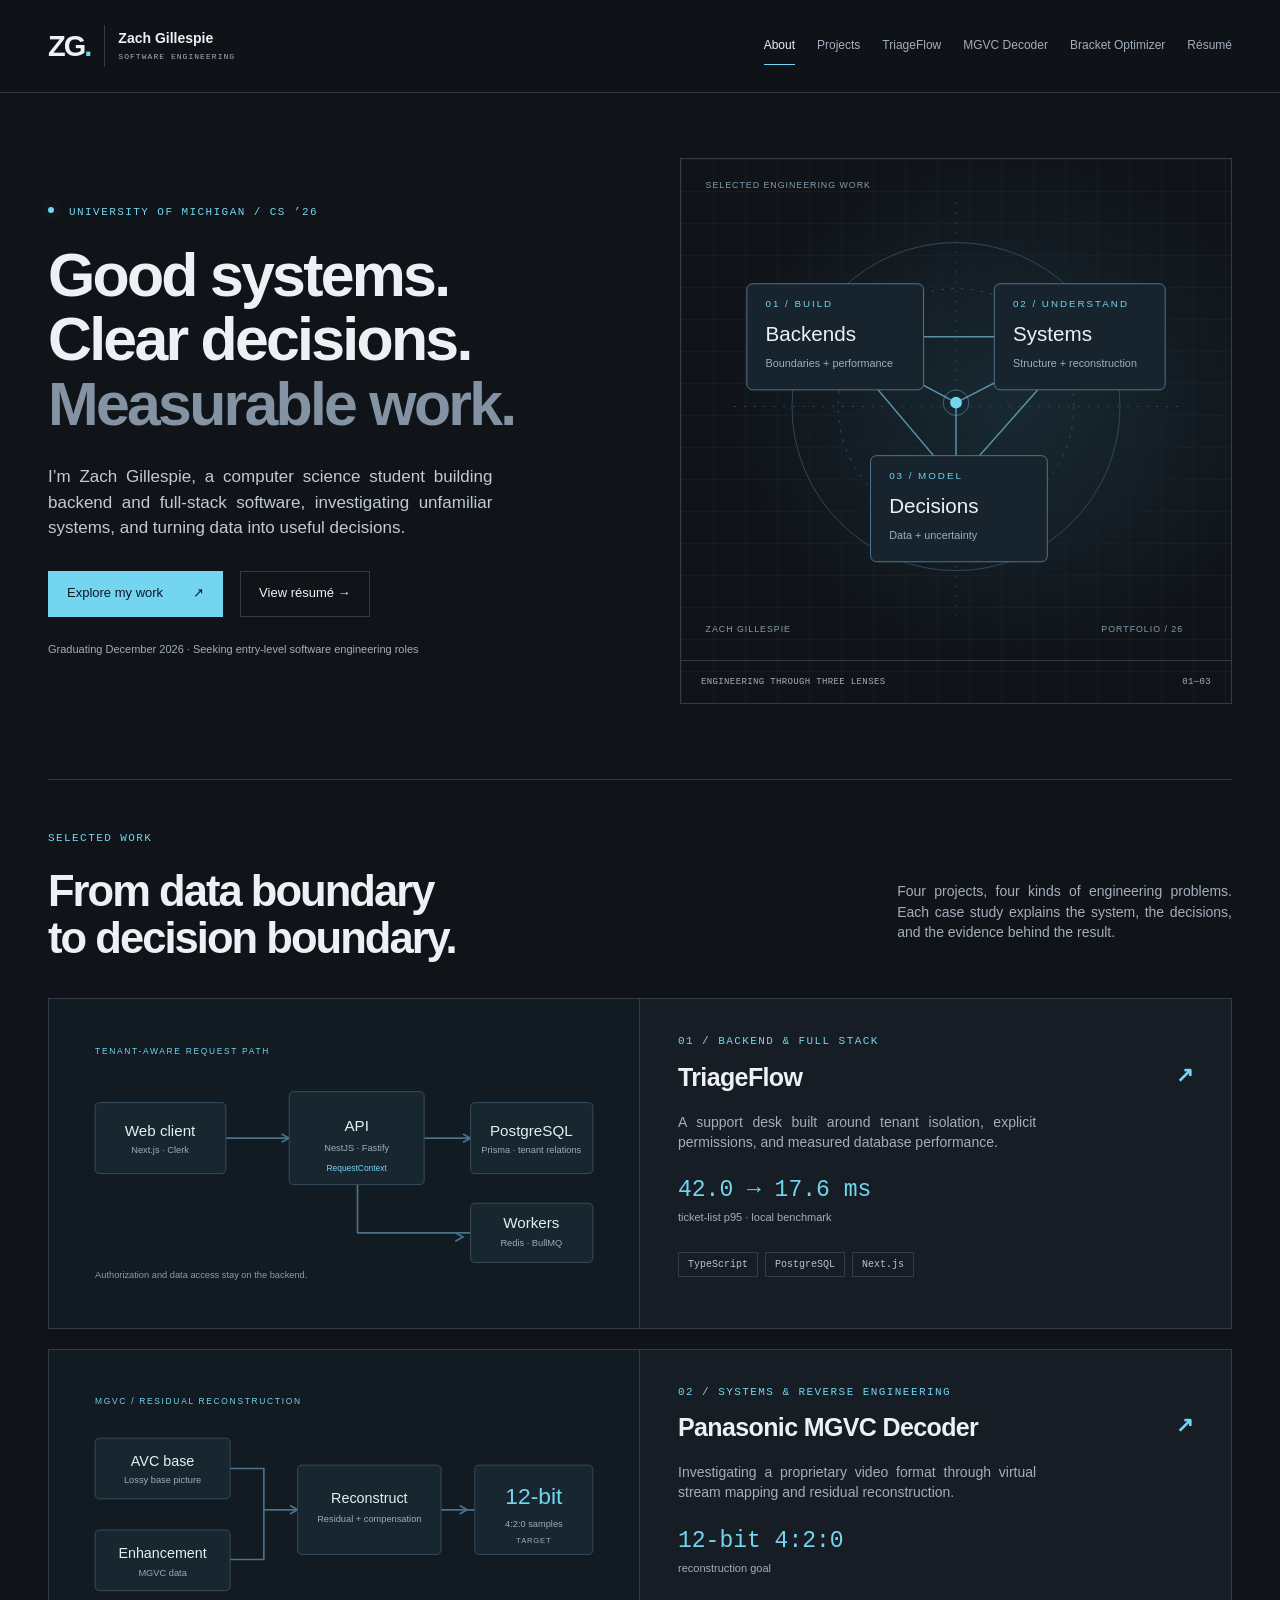
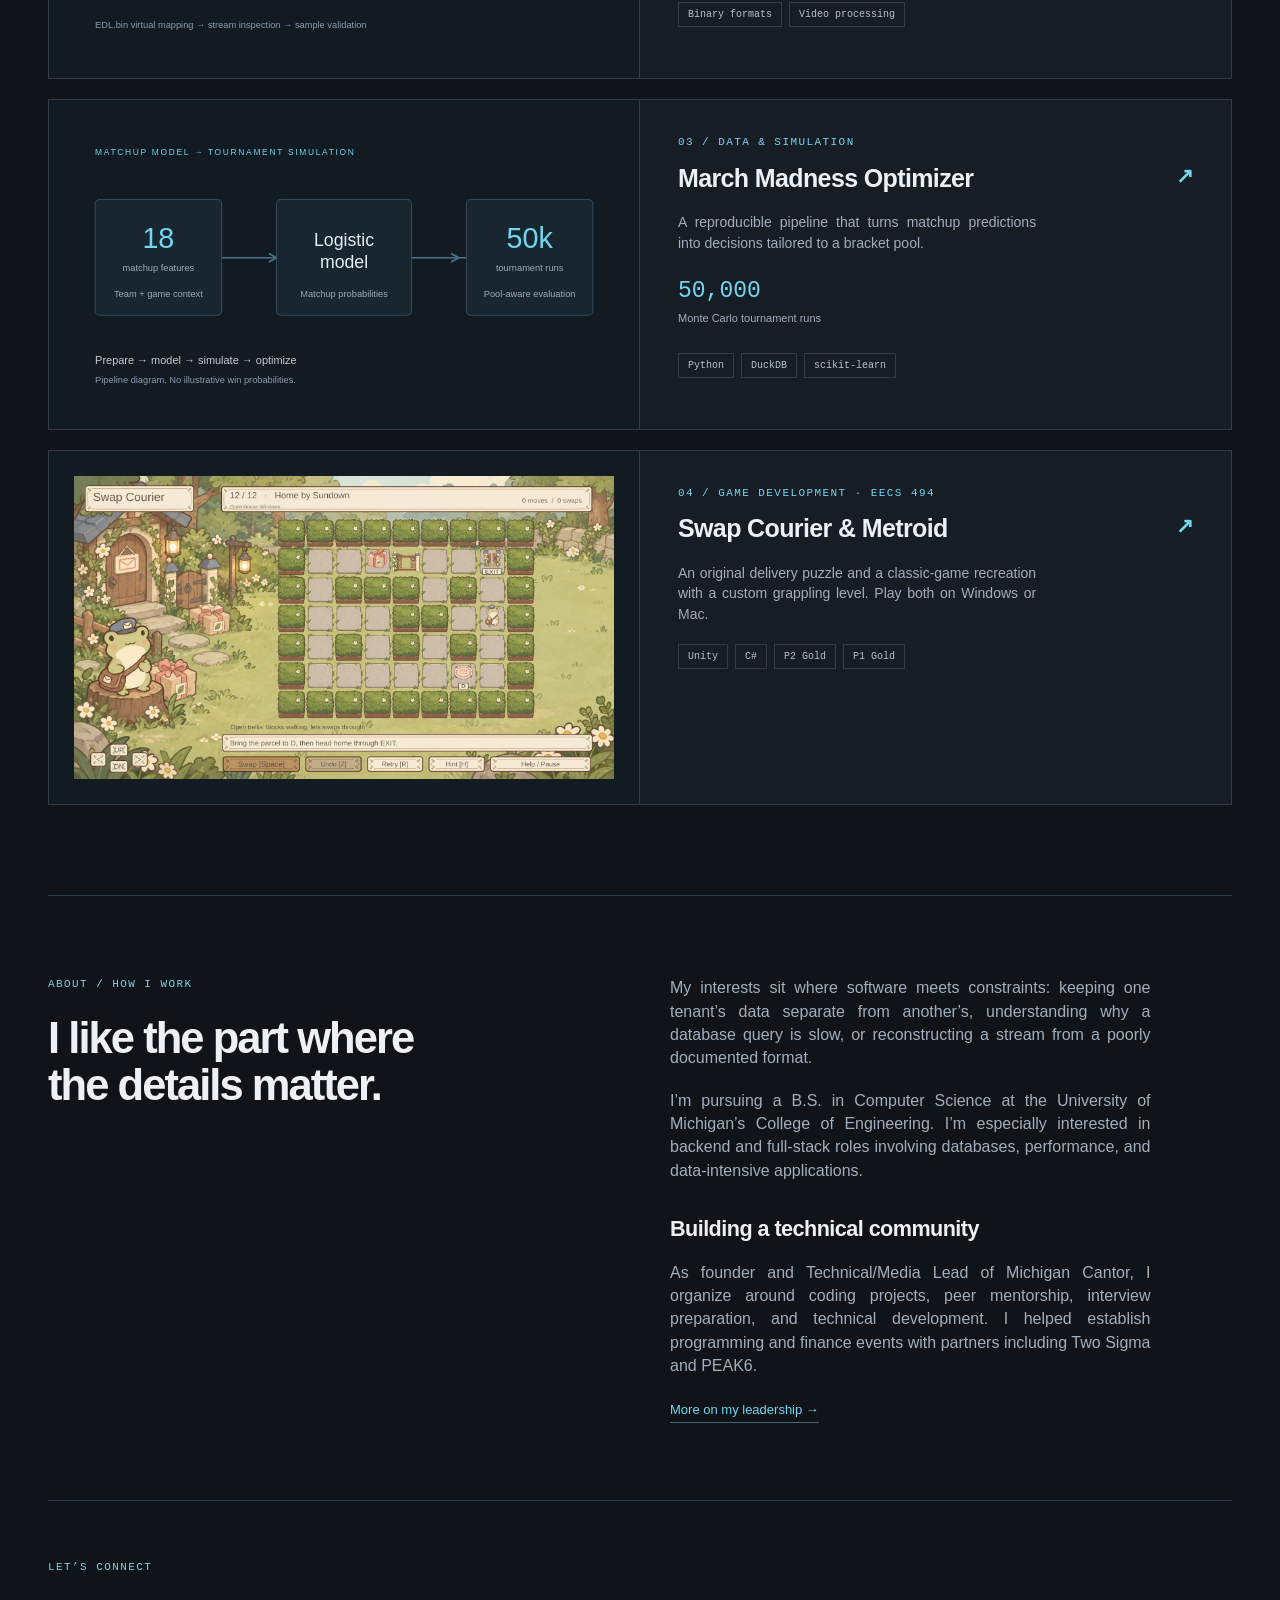
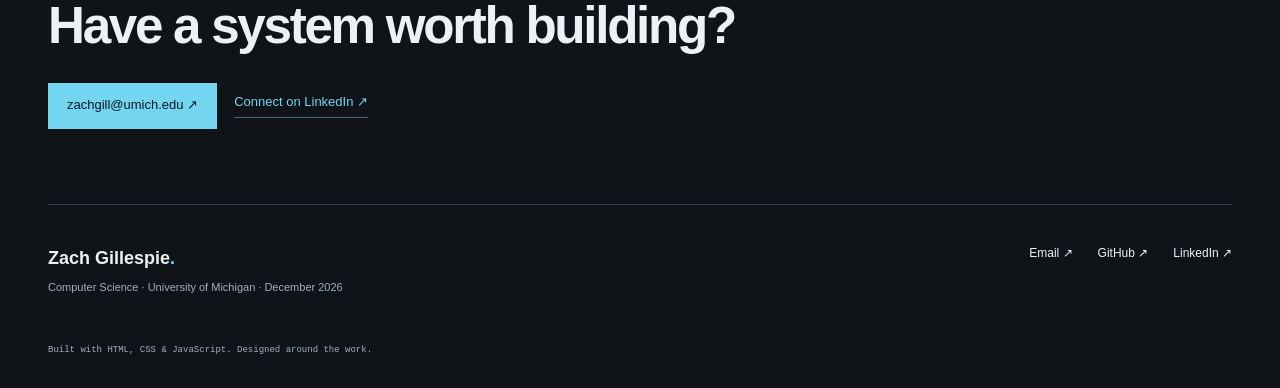
==== commit 82aa6181: "Add Swap Courier alongside Metroid on the shared games page" ====
--- a/index.html
+++ b/index.html
@@ -10,7 +10,7 @@
 <a class="project-card" href="triageflow.html"><div class="card-visual"><img src="triageflow.svg" alt="TriageFlow: web client connects to a tenant-aware API, PostgreSQL, and background workers" width="640" height="330"></div><div class="card-copy"><p class="eyebrow">01 / BACKEND &amp; FULL STACK</p><h3>TriageFlow <span>↗</span></h3><p>A support desk built around tenant isolation, explicit permissions, and measured database performance.</p><div class="card-proof">42.0 → 17.6 ms <small>ticket-list p95 · local benchmark</small></div><div class="tags"><span>TypeScript</span><span>PostgreSQL</span><span>Next.js</span></div></div></a>
 <a class="project-card" href="mgvc.html"><div class="card-visual"><img src="mgvc.svg" alt="MGVC reconstruction pipeline combining AVC base video with enhancement data toward 12-bit video" width="640" height="330"></div><div class="card-copy"><p class="eyebrow">02 / SYSTEMS &amp; REVERSE ENGINEERING</p><h3>Panasonic MGVC Decoder <span>↗</span></h3><p>Investigating a proprietary video format through virtual stream mapping and residual reconstruction.</p><div class="card-proof">12-bit 4:2:0 <small>reconstruction goal</small></div><div class="tags"><span>Binary formats</span><span>Video processing</span></div></div></a>
 <a class="project-card" href="march-madness.html"><div class="card-visual"><img src="bracket.svg" alt="Bracket modeling pipeline: 18 matchup features feed a logistic model and 50,000 tournament simulations" width="640" height="330"></div><div class="card-copy"><p class="eyebrow">03 / DATA &amp; SIMULATION</p><h3>March Madness Optimizer <span>↗</span></h3><p>A reproducible pipeline that turns matchup predictions into decisions tailored to a bracket pool.</p><div class="card-proof">50,000 <small>Monte Carlo tournament runs</small></div><div class="tags"><span>Python</span><span>DuckDB</span><span>scikit-learn</span></div></div></a>
-<a class="project-card" href="metroid.html"><div class="card-visual" style="display:grid;place-items:center;min-height:220px"><div><p class="eyebrow">EECS 494 / P1 GOLD</p><h3 style="font-size:40px">METROID</h3><p>Classic + custom level</p></div></div><div class="card-copy"><p class="eyebrow">04 / GAME DEVELOPMENT</p><h3>Metroid <span>↗</span></h3><p>A classic-game recreation with a custom grappling level. Includes my contributions and Windows/Mac downloads.</p><div class="tags"><span>Unity</span><span>C#</span></div></div></a>
+<a class="project-card" href="metroid.html"><div class="card-visual"><img src="assets/swap-courier-gameplay.webp" alt="Swap Courier, an original frog delivery puzzle in a storybook garden" width="1600" height="900" loading="lazy"></div><div class="card-copy"><p class="eyebrow">04 / GAME DEVELOPMENT · EECS 494</p><h3>Swap Courier &amp; Metroid <span>↗</span></h3><p>An original delivery puzzle and a classic-game recreation with a custom grappling level. Play both on Windows or Mac.</p><div class="tags"><span>Unity</span><span>C#</span><span>P2 Gold</span><span>P1 Gold</span></div></div></a>
 </div></section>
 <section class="about-section wrap"><div><p class="eyebrow">ABOUT / HOW I WORK</p><h2>I like the part where<br>the details matter.</h2></div><div class="about-copy"><p class="prose">My interests sit where software meets constraints: keeping one tenant’s data separate from another’s, understanding why a database query is slow, or reconstructing a stream from a poorly documented format.</p><p class="prose">I’m pursuing a B.S. in Computer Science at the University of Michigan’s College of Engineering. I’m especially interested in backend and full-stack roles involving databases, performance, and data-intensive applications.</p><h3>Building a technical community</h3><p class="prose">As founder and Technical/Media Lead of Michigan Cantor, I organize around coding projects, peer mentorship, interview preparation, and technical development. I helped establish programming and finance events with partners including Two Sigma and PEAK6.</p><a class="text-link" href="resume.html#leadership">More on my leadership →</a></div></section>
 <section class="contact-band wrap"><p class="eyebrow">LET’S CONNECT</p><h2>Have a system worth building?</h2><div class="hero-actions"><a class="button primary" href="mailto:zachgill@umich.edu">zachgill@umich.edu ↗</a><a class="text-link" href="https://www.linkedin.com/in/zach-gillespie/">Connect on LinkedIn ↗</a></div></section></main><footer class="site-footer"><div><a class="footer-name" href="index.html">Zach Gillespie<span class="accent">.</span></a><p>Computer Science · University of Michigan · December 2026</p></div><div class="footer-links"><a href="mailto:zachgill@umich.edu">Email ↗</a><a href="https://github.com/Zachgille">GitHub ↗</a><a href="https://www.linkedin.com/in/zach-gillespie/">LinkedIn ↗</a></div><p class="footer-note">Built with HTML, CSS &amp; JavaScript. Designed around the work.</p></footer></body></html>
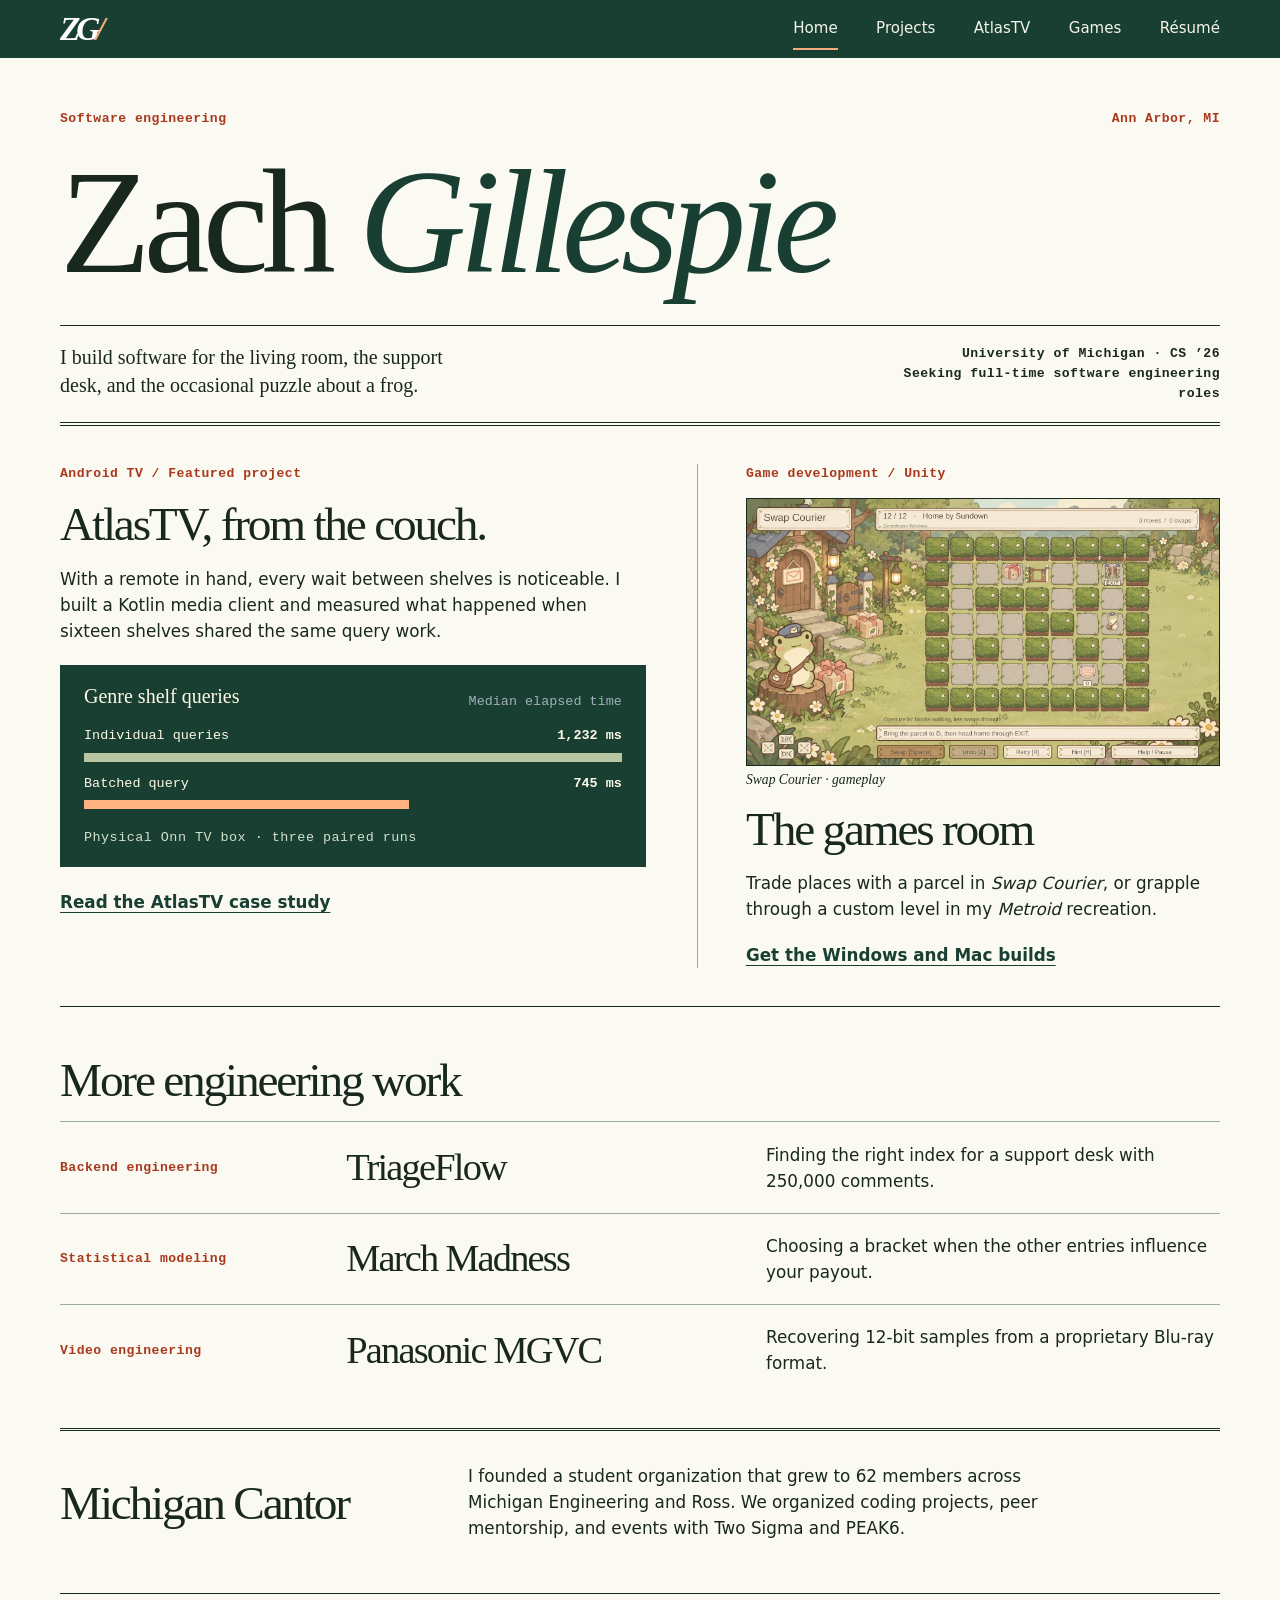
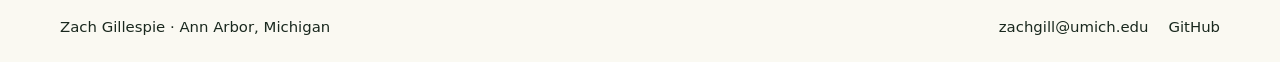
==== commit 31c82d28: "Redesign portfolio and feature AtlasTV and games" ====
--- a/index.html
+++ b/index.html
@@ -1,16 +1 @@
-<!doctype html>
-<html lang="en"><head><meta charset="utf-8"><meta name="viewport" content="width=device-width,initial-scale=1">
-<title>Software engineer | Zach Gillespie</title><meta name="description" content="Zach Gillespie, University of Michigan CS student graduating December 2026. Backend, full-stack, systems, and data engineering projects.">
-<meta name="theme-color" content="#101419"><link rel="icon" href="favicon.svg" type="image/svg+xml">
-<link rel="stylesheet" href="style.css"><script src="script.js" defer></script><noscript><style>.step-panel[hidden]{display:block!important}.step-grid{display:none}.step-panel+.step-panel{margin-top:24px}</style></noscript></head>
-<body><a class="skip" href="#main">Skip to content</a><header class="site-header"><div class="nav-wrap"><a class="brand" href="index.html" aria-label="Zach Gillespie home"><span class="monogram">ZG<span>.</span></span><span>Zach Gillespie<small>SOFTWARE ENGINEERING</small></span></a><nav aria-label="Main navigation"><a href="index.html" aria-current="page">About</a><a href="projects.html">Projects</a><a href="triageflow.html">TriageFlow</a><a href="mgvc.html">MGVC Decoder</a><a href="march-madness.html">Bracket Optimizer</a><a href="resume.html">Résumé</a></nav></div></header>
-<main id="main">
-<section class="hero wrap"><div class="hero-copy"><p class="eyebrow"><span class="status-dot"></span> UNIVERSITY OF MICHIGAN / CS ’26</p><h1>Good systems.<br>Clear decisions.<br><span class="muted">Measurable work.</span></h1><p class="lead prose">I’m Zach Gillespie, a computer science student building backend and full-stack software, investigating unfamiliar systems, and turning data into useful decisions.</p><div class="hero-actions"><a class="button primary" href="projects.html">Explore my work <span>↗</span></a><a class="button" href="resume.html">View résumé →</a></div><p class="availability">Graduating December 2026 · Seeking entry-level software engineering roles</p></div><div class="hero-art"><img src="system-map.svg" width="560" height="510" alt="Three connected areas of my engineering work: build reliable backends, understand systems, and model decisions"><div class="art-caption"><span>ENGINEERING THROUGH THREE LENSES</span><span>01—03</span></div></div></section>
-<section class="selected wrap"><div class="section-heading"><div><p class="eyebrow">SELECTED WORK</p><h2>From data boundary<br>to decision boundary.</h2></div><p class="prose">Four projects, four kinds of engineering problems. Each case study explains the system, the decisions, and the evidence behind the result.</p></div><div class="project-list">
-<a class="project-card" href="triageflow.html"><div class="card-visual"><img src="triageflow.svg" alt="TriageFlow: web client connects to a tenant-aware API, PostgreSQL, and background workers" width="640" height="330"></div><div class="card-copy"><p class="eyebrow">01 / BACKEND &amp; FULL STACK</p><h3>TriageFlow <span>↗</span></h3><p>A support desk built around tenant isolation, explicit permissions, and measured database performance.</p><div class="card-proof">42.0 → 17.6 ms <small>ticket-list p95 · local benchmark</small></div><div class="tags"><span>TypeScript</span><span>PostgreSQL</span><span>Next.js</span></div></div></a>
-<a class="project-card" href="mgvc.html"><div class="card-visual"><img src="mgvc.svg" alt="MGVC reconstruction pipeline combining AVC base video with enhancement data toward 12-bit video" width="640" height="330"></div><div class="card-copy"><p class="eyebrow">02 / SYSTEMS &amp; REVERSE ENGINEERING</p><h3>Panasonic MGVC Decoder <span>↗</span></h3><p>Investigating a proprietary video format through virtual stream mapping and residual reconstruction.</p><div class="card-proof">12-bit 4:2:0 <small>reconstruction goal</small></div><div class="tags"><span>Binary formats</span><span>Video processing</span></div></div></a>
-<a class="project-card" href="march-madness.html"><div class="card-visual"><img src="bracket.svg" alt="Bracket modeling pipeline: 18 matchup features feed a logistic model and 50,000 tournament simulations" width="640" height="330"></div><div class="card-copy"><p class="eyebrow">03 / DATA &amp; SIMULATION</p><h3>March Madness Optimizer <span>↗</span></h3><p>A reproducible pipeline that turns matchup predictions into decisions tailored to a bracket pool.</p><div class="card-proof">50,000 <small>Monte Carlo tournament runs</small></div><div class="tags"><span>Python</span><span>DuckDB</span><span>scikit-learn</span></div></div></a>
-<a class="project-card" href="metroid.html"><div class="card-visual"><img src="assets/swap-courier-gameplay.webp" alt="Swap Courier, an original frog delivery puzzle in a storybook garden" width="1600" height="900" loading="lazy"></div><div class="card-copy"><p class="eyebrow">04 / GAME DEVELOPMENT · EECS 494</p><h3>Swap Courier &amp; Metroid <span>↗</span></h3><p>An original delivery puzzle and a classic-game recreation with a custom grappling level. Play both on Windows or Mac.</p><div class="tags"><span>Unity</span><span>C#</span><span>P2 Gold</span><span>P1 Gold</span></div></div></a>
-</div></section>
-<section class="about-section wrap"><div><p class="eyebrow">ABOUT / HOW I WORK</p><h2>I like the part where<br>the details matter.</h2></div><div class="about-copy"><p class="prose">My interests sit where software meets constraints: keeping one tenant’s data separate from another’s, understanding why a database query is slow, or reconstructing a stream from a poorly documented format.</p><p class="prose">I’m pursuing a B.S. in Computer Science at the University of Michigan’s College of Engineering. I’m especially interested in backend and full-stack roles involving databases, performance, and data-intensive applications.</p><h3>Building a technical community</h3><p class="prose">As founder and Technical/Media Lead of Michigan Cantor, I organize around coding projects, peer mentorship, interview preparation, and technical development. I helped establish programming and finance events with partners including Two Sigma and PEAK6.</p><a class="text-link" href="resume.html#leadership">More on my leadership →</a></div></section>
-<section class="contact-band wrap"><p class="eyebrow">LET’S CONNECT</p><h2>Have a system worth building?</h2><div class="hero-actions"><a class="button primary" href="mailto:zachgill@umich.edu">zachgill@umich.edu ↗</a><a class="text-link" href="https://www.linkedin.com/in/zach-gillespie/">Connect on LinkedIn ↗</a></div></section></main><footer class="site-footer"><div><a class="footer-name" href="index.html">Zach Gillespie<span class="accent">.</span></a><p>Computer Science · University of Michigan · December 2026</p></div><div class="footer-links"><a href="mailto:zachgill@umich.edu">Email ↗</a><a href="https://github.com/Zachgille">GitHub ↗</a><a href="https://www.linkedin.com/in/zach-gillespie/">LinkedIn ↗</a></div><p class="footer-note">Built with HTML, CSS &amp; JavaScript. Designed around the work.</p></footer></body></html>+<!doctype html><html lang="en"><head><meta charset="utf-8"><meta name="viewport" content="width=device-width,initial-scale=1"><title>Software engineer | Zach Gillespie</title><meta name="description" content="Software projects and playable games by Zach Gillespie, University of Michigan computer science."><link rel="stylesheet" href="style.css"><link rel="stylesheet" href="edition.css"></head><body><a class="skip" href="#main">Skip to content</a><header class="site-header"><div class="nav-wrap"><a class="wordmark" href="index.html">ZG<span>/</span></a><nav aria-label="Main navigation"><a href="index.html" aria-current="page">Home</a><a href="projects.html">Projects</a><a href="atlas.html">AtlasTV</a><a href="metroid.html">Games</a><a href="resume.html">Résumé</a></nav></div></header><main id="main" class="folio"><section class="mast"><div class="byline">Software engineering <span>Ann Arbor, MI</span></div><h1>Zach <em>Gillespie</em></h1><div class="mastbase"><p>I build software for the living room, the support desk, and the occasional puzzle about a frog.</p><p>University of Michigan · CS ’26<br>Seeking full-time software engineering roles</p></div></section><section class="spread"><article class="leadstory"><p class="rubric">Android TV / Featured project</p><h2><a href="atlas.html">AtlasTV, from the couch.</a></h2><p>With a remote in hand, every wait between shelves is noticeable. I built a Kotlin media client and measured what happened when sixteen shelves shared the same query work.</p><figure class="timechart"><figcaption>Genre shelf queries <span>Median elapsed time</span></figcaption><div class="measure"><label>Individual queries</label><b>1,232 ms</b><i></i></div><div class="measure faster"><label>Batched query</label><b>745 ms</b><i></i></div><small>Physical Onn TV box · three paired runs</small></figure><a class="inklink" href="atlas.html">Read the AtlasTV case study</a></article><article class="gamesstory"><p class="rubric">Game development / Unity</p><a class="picture" href="metroid.html#swap-courier"><img width="1600" height="900" src="assets/swap-courier-gameplay.webp" alt="Swap Courier gameplay in a hand-painted garden"><span>Swap Courier · gameplay</span></a><h2><a href="metroid.html">The games room</a></h2><p>Trade places with a parcel in <i>Swap Courier</i>, or grapple through a custom level in my <i>Metroid</i> recreation.</p><a class="inklink" href="metroid.html">Get the Windows and Mac builds</a></article></section><section class="listing"><h2>More engineering work</h2><a href="triageflow.html" class="entryrow"><span>Backend engineering</span><h3>TriageFlow</h3><p>Finding the right index for a support desk with 250,000 comments.</p></a><a href="march-madness.html" class="entryrow"><span>Statistical modeling</span><h3>March Madness</h3><p>Choosing a bracket when the other entries influence your payout.</p></a><a href="mgvc.html" class="entryrow"><span>Video engineering</span><h3>Panasonic MGVC</h3><p>Recovering 12-bit samples from a proprietary Blu-ray format.</p></a></section><section class="bio"><h2>Michigan Cantor</h2><p>I founded a student organization that grew to 62 members across Michigan Engineering and Ross. We organized coding projects, peer mentorship, and events with Two Sigma and PEAK6.</p></section></main><footer class="foliofoot"><span>Zach Gillespie · Ann Arbor, Michigan</span><a href="mailto:zachgill@umich.edu">zachgill@umich.edu</a><a href="https://github.com/Zachgille">GitHub</a></footer></body></html>
--- a/edition.css
+++ b/edition.css
@@ -0,0 +1,6 @@
+/* Editorial masthead, project spreads and shared case-study typography. */
+:root{--paper:#faf9f2;--ink:#19281e;--forest:#183f32;--rust:#a9381c;--rule:#9baba0;--book:Georgia,"Times New Roman",serif}
+.site-header{position:static;background:var(--forest);border:0;color:white}.nav-wrap,.folio,.foliofoot{width:min(1160px,92%);margin:auto}.nav-wrap{min-height:58px;display:flex;justify-content:space-between;align-items:center}.wordmark{font:italic 700 2.1rem var(--book);letter-spacing:-.13em;color:#fff}.wordmark span{color:#f9aa78}.site-header nav{display:flex;flex-wrap:wrap;gap:clamp(.6rem,3vw,2.4rem)}.site-header nav a{font:500 .94rem/1.3 system-ui;color:#f5f5e9}.site-header nav a[aria-current]{box-shadow:0 2px #f4ab7d}.site-header a:focus-visible{outline-color:white}
+body{background:var(--paper);color:var(--ink);font:1.05rem/1.55 system-ui,sans-serif;color-scheme:light}.folio a{color:inherit}.folio a:hover,.wordmark:hover,.inklink:hover{text-decoration:underline;text-underline-offset:.14em}.folio h1,.folio h2,.folio h3,.page-intro h1,.case-intro h1,.resume-header h1,.case-section h2,.resume-section h3{font-family:var(--book);font-weight:normal;letter-spacing:-.047em}.folio p{max-width:58ch}.mast{padding-top:clamp(2rem,4vw,4rem);border-bottom:4px double var(--ink)}.mast h1{font-size:clamp(4rem,11.6vw,9.6rem);line-height:1.02;margin:.12em 0 .18em}.mast h1 em{font-weight:400;color:var(--forest)}.byline,.rubric,.entryrow>span,.timechart small,.mastbase p+p{font:600 .82rem/1.5 ui-monospace,Consolas,monospace;letter-spacing:.035em}.byline,.rubric{color:var(--rust)}.byline,.mastbase{display:flex;justify-content:space-between;gap:2rem}.mastbase{border-top:1px solid var(--ink);padding:1.15rem 0}.mastbase p{font:1.25rem/1.38 var(--book);max-width:42ch;margin:0}.mastbase p+p{text-align:right;align-self:center}.spread{display:grid;grid-template-columns:1.12fr 1fr;padding:2.4rem 0;gap:3.2rem;border-bottom:1px solid var(--ink)}.spread article{min-width:0}.gamesstory{padding-left:3rem;border-left:1px solid var(--rule)}.spread h2,.listing>h2,.bio h2{font-size:clamp(2.1rem,3.7vw,3.4rem);line-height:1.03;margin:.35em 0}.gamesstory p+h2{margin-top:1.1em}.rubric{margin:0 0 .9rem}.picture{display:block;position:relative}.picture img{width:100%;height:auto;border:1px solid var(--ink)}.picture span{display:block;font:italic .85rem var(--book);margin-top:.4rem}.inklink,.folio a.inklink{font-weight:650;color:var(--forest);text-decoration:underline;text-underline-offset:.24em}.timechart{background:var(--forest);color:#fff9e8;padding:1.2rem 1.5rem;margin:1.35rem 0}.timechart figcaption,.measure{display:flex;justify-content:space-between;gap:.4rem;flex-wrap:wrap}.timechart figcaption{font:1.25rem var(--book);margin-bottom:1rem}.timechart figcaption span,.measure,.timechart small{font:.84rem/1.4 ui-monospace,Consolas,monospace}.measure i{height:.58rem;background:#b7c5a1;width:100%;margin-bottom:.8rem}.measure.faster i{background:#ffb381;width:60.47%;margin-right:39%}.timechart small{color:#d5e0cf}.listing{padding:2rem 0}.entryrow{display:grid;grid-template-columns:1fr 1.5fr 1.7fr;align-items:center;gap:1.2rem;border-top:1px solid var(--rule);padding:1.2rem 0}.entryrow h3,.entryrow p{margin:0}.entryrow h3{font-size:clamp(1.8rem,3vw,2.7rem)}.entryrow>span{color:var(--rust)}.entryrow:hover{background:#eef1e6}.bio{display:grid;grid-template-columns:1fr 2fr;border-top:3px double var(--ink);gap:2rem;padding:2rem 0}.foliofoot{border-top:1px solid var(--ink);display:flex;flex-wrap:wrap;gap:1.25rem;padding:1.4rem 0;font-size:.93rem}.foliofoot span{margin-right:auto}
+@media screen{.wrap,.site-footer{--bg:#faf9f2;--panel:#eff1e9;--text:#19281e;--muted:#485b50;--accent:#20513e;--line:#b0bdaf}.wrap .prose{text-align:left}.wrap :is(.lead,.muted,.entry-meta,.entry-tech,.clean-list,.skills,.source-note p,.two-columns p,.three-columns p,.resume-entry li),.site-footer p,.site-footer a{color:#394e40}.wrap .eyebrow{color:var(--rust);font-size:.82rem}.case-section,.case-intro,.resume-header{border-color:var(--rule)}.wrap :is(.explorer,.evidence-box,.benchmark,.evaluation,.wide-visual,.metrics,.step-grid,.score,.dataset-chart){--bg:#101419;--panel:#161d25;--text:#edf1f5;--muted:#bac7c3;--accent:#a7e1c1;--line:#384a42;background:#1d332a;color:#f7f9ed}.wrap :is(.explorer,.benchmark,.evaluation,.metrics,.evidence-box) :is(p,li,dd,dt,small,span){color:#e0e8df}.wrap .button{background:var(--forest);color:white;border:1px solid var(--forest)}.site-footer{color:var(--ink)}.entry-meta span,.skills dt,.resume-section li{color:#405245}.site-footer .footer-name{font-family:var(--book)}}
+@media(max-width:700px){.spread,.bio{display:block}.mastbase{display:grid;gap:.8rem}.mastbase p+p{text-align:left}.spread{padding:1.2rem 0}.gamesstory{border-left:0;border-top:1px solid var(--rule);padding:1.5rem 0 0;margin-top:1.5rem}.entryrow{grid-template-columns:1fr;gap:.25rem}.nav-wrap{flex-direction:row;gap:.65rem}.site-header nav{justify-content:flex-end}.site-header nav a{font-size:.87rem}.timechart{padding:1rem}.foliofoot span{flex-basis:100%}}
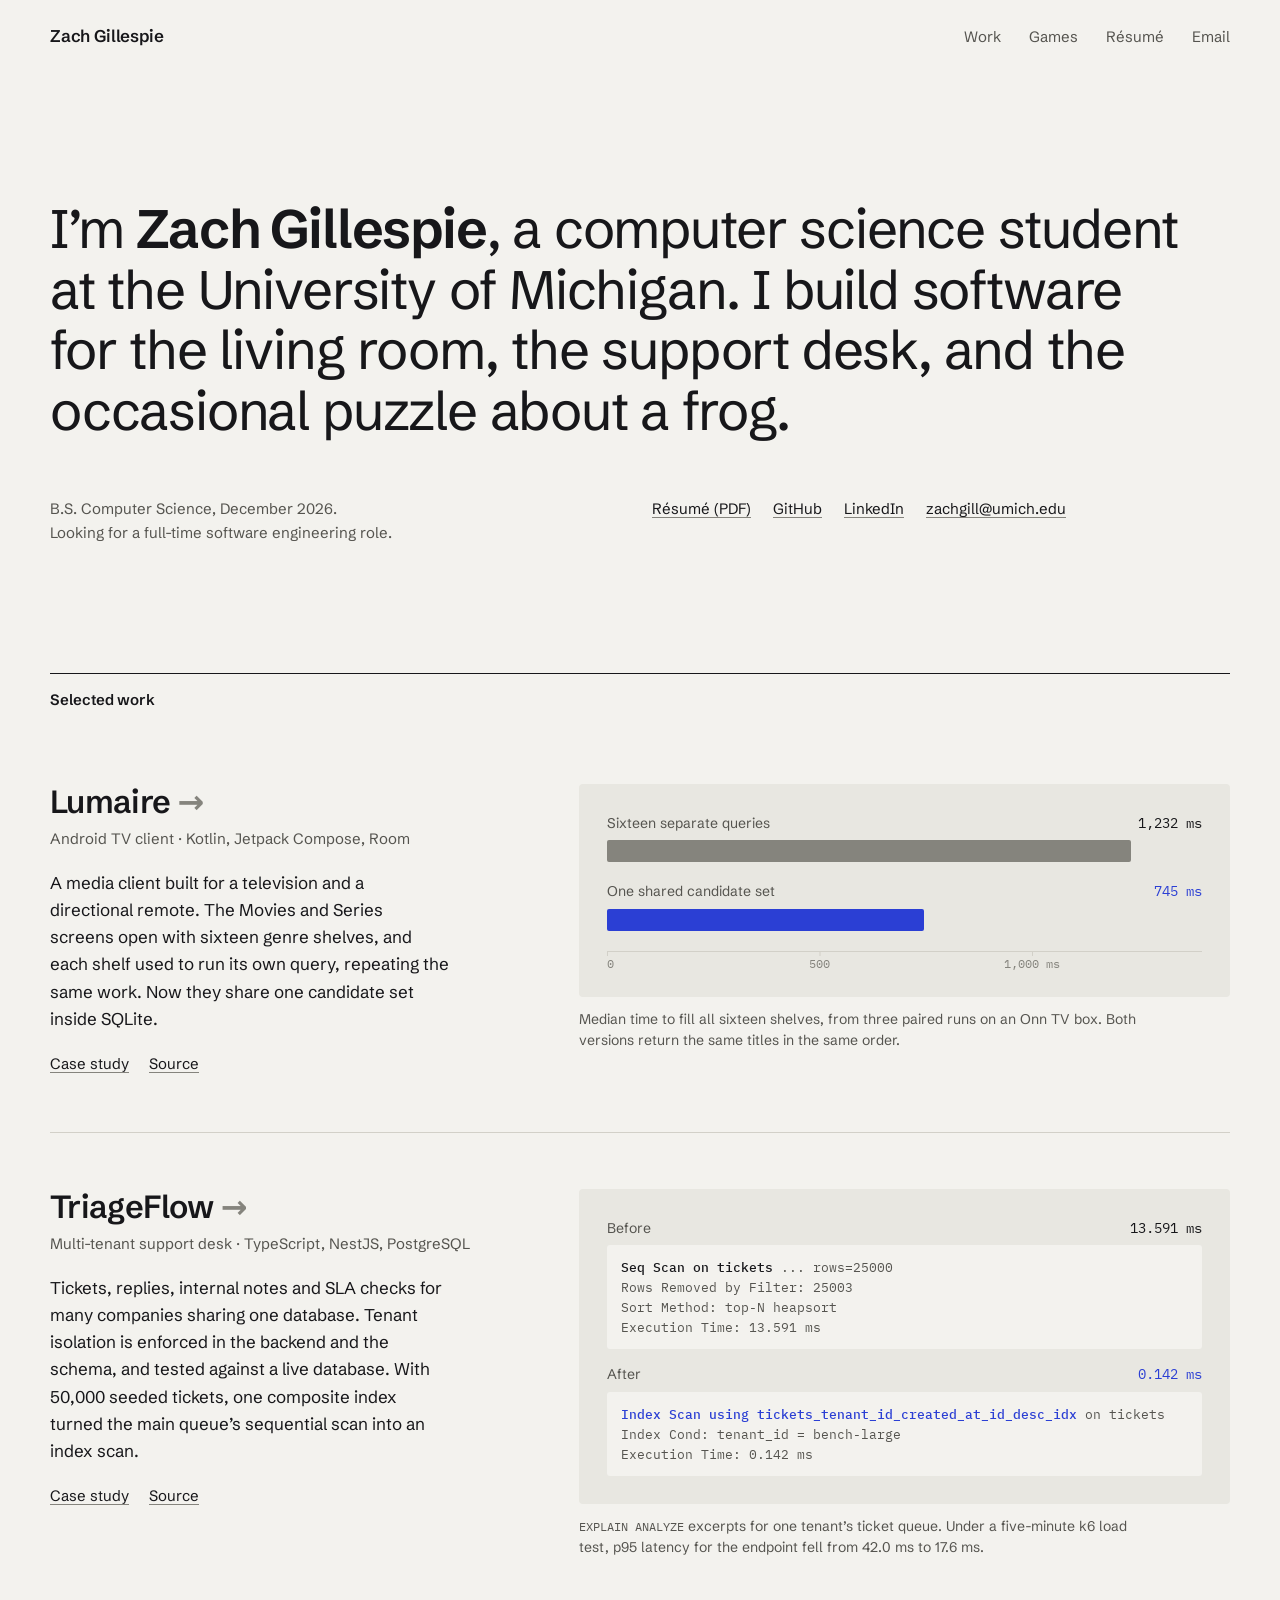
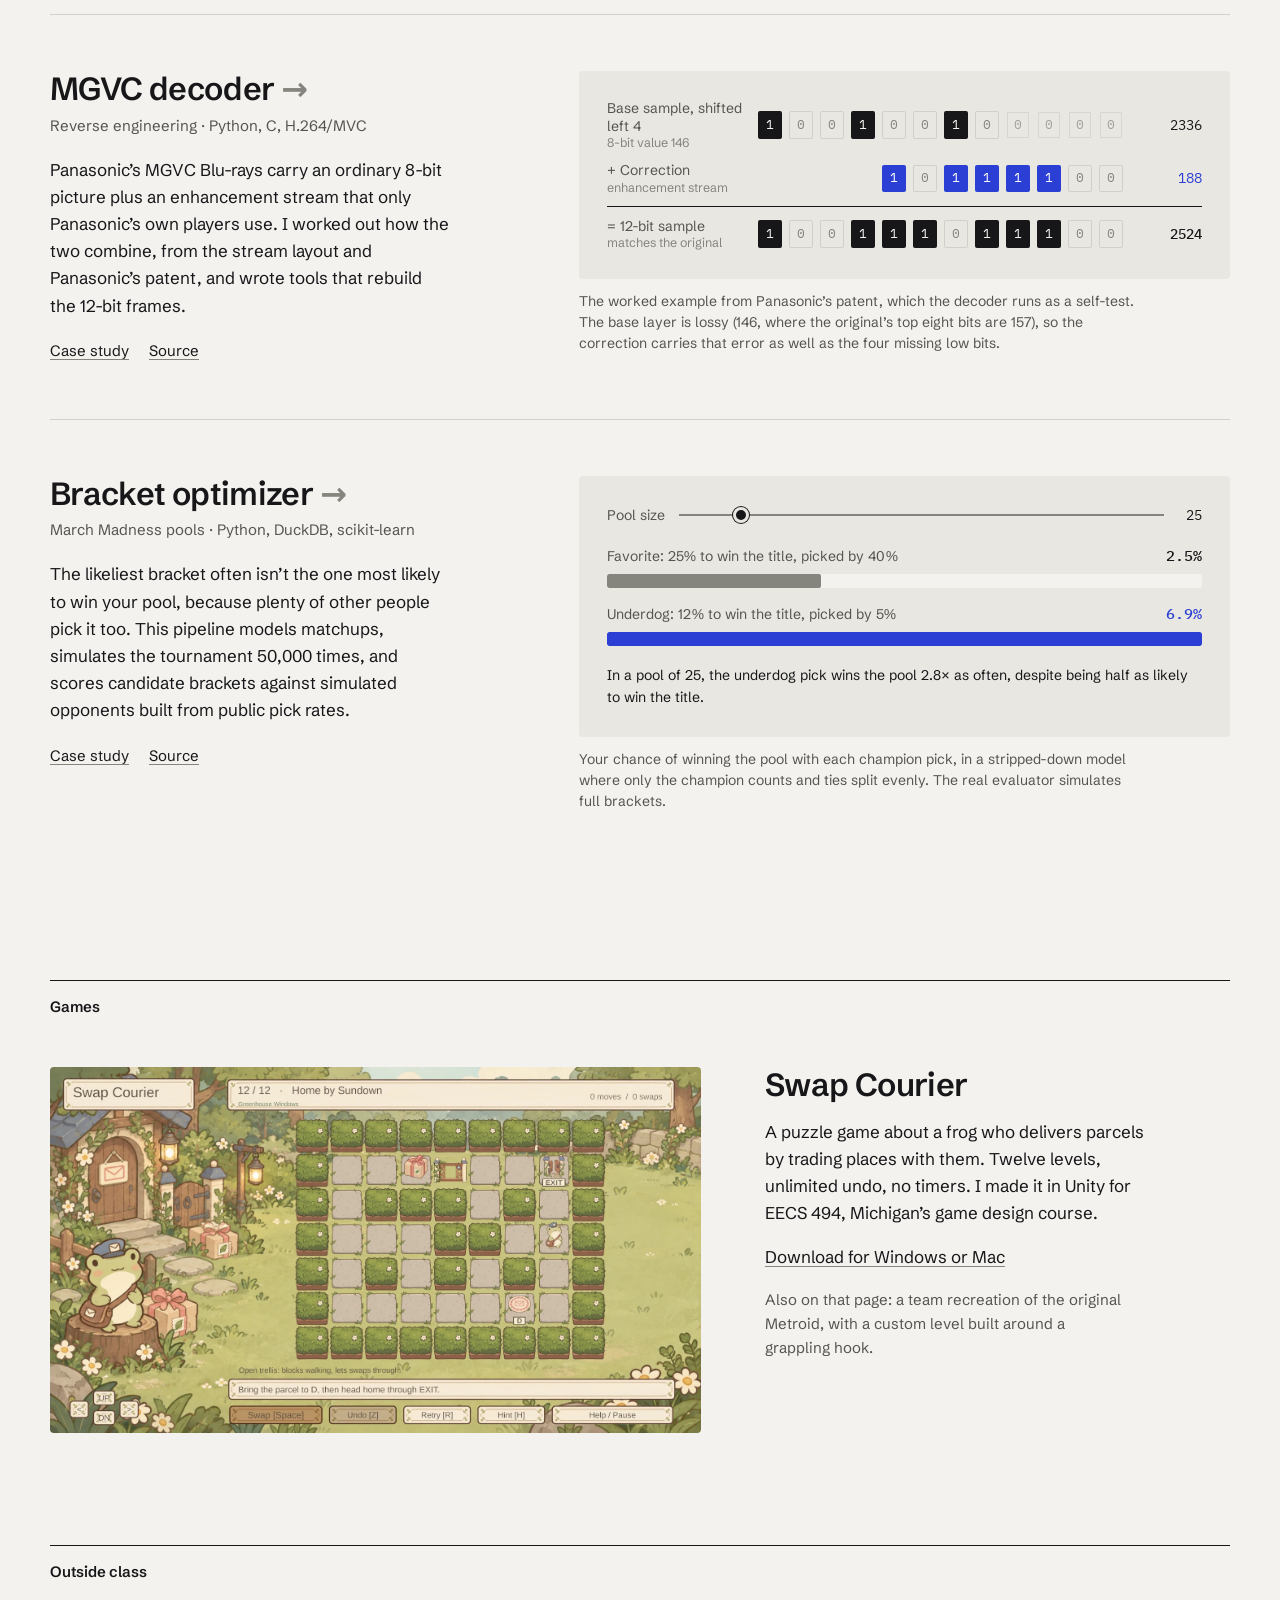
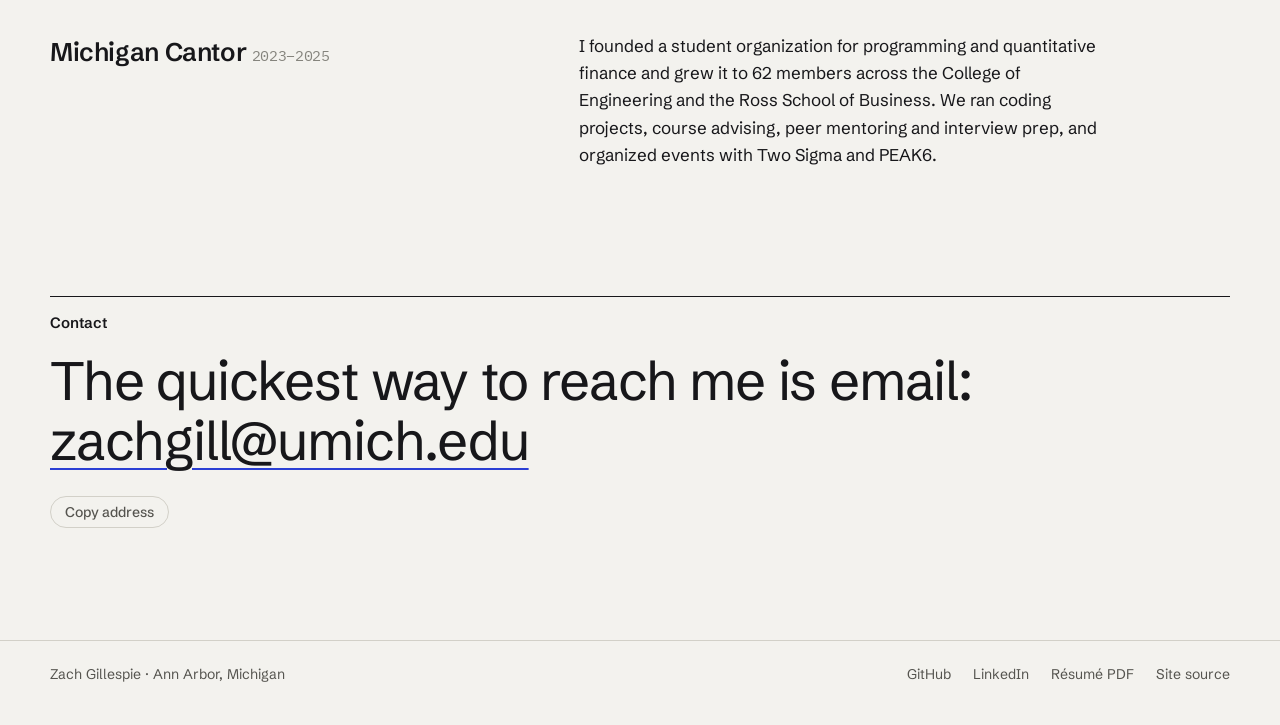
==== commit 70b51769: "Redesign the portfolio around real project evidence Replace the two competing stylesheets with one s" ====
--- a/index.html
+++ b/index.html
@@ -1 +1,217 @@
-<!doctype html><html lang="en"><head><meta charset="utf-8"><meta name="viewport" content="width=device-width,initial-scale=1"><title>Software engineer | Zach Gillespie</title><meta name="description" content="Software projects and playable games by Zach Gillespie, University of Michigan computer science."><link rel="stylesheet" href="style.css"><link rel="stylesheet" href="edition.css"></head><body><a class="skip" href="#main">Skip to content</a><header class="site-header"><div class="nav-wrap"><a class="wordmark" href="index.html">ZG<span>/</span></a><nav aria-label="Main navigation"><a href="index.html" aria-current="page">Home</a><a href="projects.html">Projects</a><a href="atlas.html">AtlasTV</a><a href="metroid.html">Games</a><a href="resume.html">Résumé</a></nav></div></header><main id="main" class="folio"><section class="mast"><div class="byline">Software engineering <span>Ann Arbor, MI</span></div><h1>Zach <em>Gillespie</em></h1><div class="mastbase"><p>I build software for the living room, the support desk, and the occasional puzzle about a frog.</p><p>University of Michigan · CS ’26<br>Seeking full-time software engineering roles</p></div></section><section class="spread"><article class="leadstory"><p class="rubric">Android TV / Featured project</p><h2><a href="atlas.html">AtlasTV, from the couch.</a></h2><p>With a remote in hand, every wait between shelves is noticeable. I built a Kotlin media client and measured what happened when sixteen shelves shared the same query work.</p><figure class="timechart"><figcaption>Genre shelf queries <span>Median elapsed time</span></figcaption><div class="measure"><label>Individual queries</label><b>1,232 ms</b><i></i></div><div class="measure faster"><label>Batched query</label><b>745 ms</b><i></i></div><small>Physical Onn TV box · three paired runs</small></figure><a class="inklink" href="atlas.html">Read the AtlasTV case study</a></article><article class="gamesstory"><p class="rubric">Game development / Unity</p><a class="picture" href="metroid.html#swap-courier"><img width="1600" height="900" src="assets/swap-courier-gameplay.webp" alt="Swap Courier gameplay in a hand-painted garden"><span>Swap Courier · gameplay</span></a><h2><a href="metroid.html">The games room</a></h2><p>Trade places with a parcel in <i>Swap Courier</i>, or grapple through a custom level in my <i>Metroid</i> recreation.</p><a class="inklink" href="metroid.html">Get the Windows and Mac builds</a></article></section><section class="listing"><h2>More engineering work</h2><a href="triageflow.html" class="entryrow"><span>Backend engineering</span><h3>TriageFlow</h3><p>Finding the right index for a support desk with 250,000 comments.</p></a><a href="march-madness.html" class="entryrow"><span>Statistical modeling</span><h3>March Madness</h3><p>Choosing a bracket when the other entries influence your payout.</p></a><a href="mgvc.html" class="entryrow"><span>Video engineering</span><h3>Panasonic MGVC</h3><p>Recovering 12-bit samples from a proprietary Blu-ray format.</p></a></section><section class="bio"><h2>Michigan Cantor</h2><p>I founded a student organization that grew to 62 members across Michigan Engineering and Ross. We organized coding projects, peer mentorship, and events with Two Sigma and PEAK6.</p></section></main><footer class="foliofoot"><span>Zach Gillespie · Ann Arbor, Michigan</span><a href="mailto:zachgill@umich.edu">zachgill@umich.edu</a><a href="https://github.com/Zachgille">GitHub</a></footer></body></html>
+<!doctype html>
+<html lang="en">
+<head>
+<meta charset="utf-8">
+<meta name="viewport" content="width=device-width, initial-scale=1">
+<title>Zach Gillespie, software engineer</title>
+<meta name="description" content="Zach Gillespie studies computer science at the University of Michigan and builds Android TV apps, multi-tenant backends, video decoders and small games.">
+<meta name="theme-color" content="#f3f2ee" media="(prefers-color-scheme: light)">
+<meta name="theme-color" content="#121214" media="(prefers-color-scheme: dark)">
+<link rel="icon" href="favicon.svg" type="image/svg+xml">
+<link rel="preload" href="fonts/schibsted-grotesk.woff2" as="font" type="font/woff2" crossorigin>
+<link rel="stylesheet" href="site.css">
+<meta property="og:type" content="website">
+<meta property="og:title" content="Zach Gillespie, software engineer">
+<meta property="og:description" content="Android TV, multi-tenant backends, video decoders and the occasional puzzle about a frog.">
+<meta property="og:url" content="https://zachgille.github.io/portfolio/">
+<meta property="og:image" content="https://zachgille.github.io/portfolio/og.png">
+<meta name="twitter:card" content="summary_large_image">
+<script src="site.js" defer></script>
+</head>
+<body>
+<a class="skip" href="#main">Skip to content</a>
+
+<header class="top">
+  <div class="wrap">
+    <a class="top__name" href="./">Zach Gillespie</a>
+    <nav aria-label="Site">
+      <a href="#work">Work</a>
+      <a href="games.html">Games</a>
+      <a href="resume.html">Résumé</a>
+      <a href="mailto:zachgill@umich.edu">Email</a>
+    </nav>
+  </div>
+</header>
+
+<main id="main">
+
+  <section class="intro wrap">
+    <p class="intro__lede">I’m <b>Zach Gillespie</b>, a computer science student at the University of Michigan. I build software for the living room, the support desk, and the occasional puzzle about a frog.</p>
+    <div class="intro__meta">
+      <p>B.S. Computer Science, December 2026.<br>Looking for a full-time software engineering role.</p>
+      <ul class="linklist">
+        <li><a href="Zach-Gillespie-Resume.pdf">Résumé (PDF)</a></li>
+        <li><a href="https://github.com/Zachgille">GitHub</a></li>
+        <li><a href="https://www.linkedin.com/in/zach-gillespie/">LinkedIn</a></li>
+        <li><a href="mailto:zachgill@umich.edu">zachgill@umich.edu</a></li>
+      </ul>
+    </div>
+  </section>
+
+  <section class="section wrap" id="work" aria-labelledby="work-h">
+    <h2 class="section__label" id="work-h">Selected work</h2>
+
+    <article class="project">
+      <div>
+        <h3 class="project__name"><a href="lumaire.html">Lumaire</a></h3>
+        <p class="project__kind">Android TV client · Kotlin, Jetpack Compose, Room</p>
+        <div class="project__body">
+          <p>A media client built for a television and a directional remote. The Movies and Series screens open with sixteen genre shelves, and each shelf used to run its own query, repeating the same work. Now they share one candidate set inside SQLite.</p>
+        </div>
+        <p class="project__links"><a href="lumaire.html">Case study</a><a href="https://github.com/Zachgille/AtlasTV">Source</a></p>
+      </div>
+      <figure class="fig">
+        <div class="fig__plate">
+          <div class="bars" style="--max-v:1400" role="img" aria-label="Median shelf query time: 1,232 milliseconds with sixteen separate queries, 745 milliseconds with one shared candidate set.">
+            <div class="bars__row">
+              <div class="bars__label"><span>Sixteen separate queries</span><span class="num">1,232 ms</span></div>
+              <div class="bars__track"><div class="bars__bar" style="--v:1232"></div></div>
+            </div>
+            <div class="bars__row is-after">
+              <div class="bars__label"><span>One shared candidate set</span><span class="num">745 ms</span></div>
+              <div class="bars__track"><div class="bars__bar" style="--v:745"></div></div>
+            </div>
+            <div class="bars__axis" aria-hidden="true"><span style="--t:0">0</span><span style="--t:500">500</span><span style="--t:1000">1,000 ms</span></div>
+          </div>
+        </div>
+        <figcaption>Median time to fill all sixteen shelves, from three paired runs on an Onn TV box. Both versions return the same titles in the same order.</figcaption>
+      </figure>
+    </article>
+
+    <article class="project">
+      <div>
+        <h3 class="project__name"><a href="triageflow.html">TriageFlow</a></h3>
+        <p class="project__kind">Multi-tenant support desk · TypeScript, NestJS, PostgreSQL</p>
+        <div class="project__body">
+          <p>Tickets, replies, internal notes and SLA checks for many companies sharing one database. Tenant isolation is enforced in the backend and the schema, and tested against a live database. With 50,000 seeded tickets, one composite index turned the main queue’s sequential scan into an index scan.</p>
+        </div>
+        <p class="project__links"><a href="triageflow.html">Case study</a><a href="https://github.com/Zachgille/triageflow">Source</a></p>
+      </div>
+      <figure class="fig">
+        <div class="fig__plate plan">
+          <div class="plan__block">
+            <p class="plan__head"><span>Before</span><span class="num">13.591 ms</span></p>
+<pre><mark>Seq Scan on tickets</mark> ... rows=25000
+Rows Removed by Filter: 25003
+Sort Method: top-N heapsort
+Execution Time: 13.591 ms</pre>
+          </div>
+          <div class="plan__block is-after">
+            <p class="plan__head"><span>After</span><span class="num">0.142 ms</span></p>
+<pre><mark>Index Scan using tickets_<wbr>tenant_<wbr>id_<wbr>created_<wbr>at_<wbr>id_<wbr>desc_<wbr>idx</mark> on tickets
+Index Cond: tenant_id = bench-large
+Execution Time: 0.142 ms</pre>
+          </div>
+        </div>
+        <figcaption><code>EXPLAIN ANALYZE</code> excerpts for one tenant’s ticket queue. Under a five-minute k6 load test, p95 latency for the endpoint fell from 42.0 ms to 17.6 ms.</figcaption>
+      </figure>
+    </article>
+
+    <article class="project">
+      <div>
+        <h3 class="project__name"><a href="mgvc.html">MGVC decoder</a></h3>
+        <p class="project__kind">Reverse engineering · Python, C, H.264/MVC</p>
+        <div class="project__body">
+          <p>Panasonic’s MGVC <span class="nw">Blu-rays</span> carry an ordinary <span class="nw">8-bit</span> picture plus an enhancement stream that only Panasonic’s own players use. I worked out how the two combine, from the stream layout and Panasonic’s patent, and wrote tools that rebuild the <span class="nw">12-bit</span> frames.</p>
+        </div>
+        <p class="project__links"><a href="mgvc.html">Case study</a><a href="https://github.com/Zachgille/mgvc-decoder">Source</a></p>
+      </div>
+      <figure class="fig">
+        <div class="fig__plate">
+          <div class="bits" role="img" aria-label="An 8-bit base sample of 146, shifted left four bits, is 2336. Adding a correction of 188 from the enhancement stream gives the 12-bit sample 2524.">
+            <div class="bits__row">
+              <span class="bits__label">Base sample, shifted left 4<small><span class="nw">8-bit</span> value 146</small></span>
+              <span class="bits__cells"><span class="one">1</span><span>0</span><span>0</span><span class="one">1</span><span>0</span><span>0</span><span class="one">1</span><span>0</span><span class="pad">0</span><span class="pad">0</span><span class="pad">0</span><span class="pad">0</span></span>
+              <span class="bits__val">2336</span>
+            </div>
+            <div class="bits__row is-corr">
+              <span class="bits__label">+ Correction<small>enhancement stream</small></span>
+              <span class="bits__cells"><span class="off"></span><span class="off"></span><span class="off"></span><span class="off"></span><span class="one">1</span><span>0</span><span class="one">1</span><span class="one">1</span><span class="one">1</span><span class="one">1</span><span>0</span><span>0</span></span>
+              <span class="bits__val">188</span>
+            </div>
+            <div class="bits__row is-sum">
+              <span class="bits__label">= <span class="nw">12-bit</span> sample<small>matches the original</small></span>
+              <span class="bits__cells"><span class="one">1</span><span>0</span><span>0</span><span class="one">1</span><span class="one">1</span><span class="one">1</span><span>0</span><span class="one">1</span><span class="one">1</span><span class="one">1</span><span>0</span><span>0</span></span>
+              <span class="bits__val">2524</span>
+            </div>
+          </div>
+        </div>
+        <figcaption>The worked example from Panasonic’s patent, which the decoder runs as a self-test. The base layer is lossy (146, where the original’s top eight bits are 157), so the correction carries that error as well as the four missing low bits.</figcaption>
+      </figure>
+    </article>
+
+    <article class="project">
+      <div>
+        <h3 class="project__name"><a href="march-madness.html">Bracket optimizer</a></h3>
+        <p class="project__kind">March Madness pools · Python, DuckDB, scikit-learn</p>
+        <div class="project__body">
+          <p>The likeliest bracket often isn’t the one most likely to win your pool, because plenty of other people pick it too. This pipeline models matchups, simulates the tournament 50,000 times, and scores candidate brackets against simulated opponents built from public pick rates.</p>
+        </div>
+        <p class="project__links"><a href="march-madness.html">Case study</a><a href="https://github.com/Zachgille/march-madness-optimizer">Source</a></p>
+      </div>
+      <figure class="fig" data-pool>
+        <div class="fig__plate pool">
+          <div class="pool__control">
+            <label for="pool-size-home">Pool size</label>
+            <input id="pool-size-home" name="pool-size" type="range" min="2" max="200" value="25">
+            <output data-out="pool-size" for="pool-size-home">25</output>
+          </div>
+          <div class="pool__picks">
+            <div class="pool__pick" data-pick data-title="0.25" data-share="0.40">
+              <div class="pool__pick-head"><span>Favorite: 25% to win the title, picked by 40%</span><span class="num" data-odds>2.5%</span></div>
+              <div class="pool__track"><div class="pool__bar" style="width:36%"></div></div>
+            </div>
+            <div class="pool__pick is-best" data-pick data-title="0.12" data-share="0.05">
+              <div class="pool__pick-head"><span>Underdog: 12% to win the title, picked by 5%</span><span class="num" data-odds>6.9%</span></div>
+              <div class="pool__track"><div class="pool__bar" style="width:100%"></div></div>
+            </div>
+          </div>
+          <p class="pool__verdict" data-verdict aria-live="polite">In a pool of 25, the underdog pick wins the pool 2.8× as often, despite being half as likely to win the title.</p>
+        </div>
+        <figcaption>Your chance of winning the pool with each champion pick, in a stripped-down model where only the champion counts and ties split evenly. The real evaluator simulates full brackets.</figcaption>
+      </figure>
+    </article>
+  </section>
+
+  <section class="section wrap" aria-labelledby="games-h">
+    <h2 class="section__label" id="games-h">Games</h2>
+    <div class="games">
+      <a class="games__shot" href="games.html"><img src="assets/swap-courier-gameplay.webp" width="1600" height="900" loading="lazy" alt="Swap Courier: a frog with a mail bag sits beside a garden grid of hedges and paving stones, with a ribboned parcel to deliver."></a>
+      <div>
+        <h3>Swap Courier</h3>
+        <p>A puzzle game about a frog who delivers parcels by trading places with them. Twelve levels, unlimited undo, no timers. I made it in Unity for EECS 494, Michigan’s game design course.</p>
+        <p><a href="games.html">Download for Windows or Mac</a></p>
+        <p class="small">Also on that page: a team recreation of the original Metroid, with a custom level built around a grappling hook.</p>
+      </div>
+    </div>
+  </section>
+
+  <section class="section wrap" aria-labelledby="else-h">
+    <h2 class="section__label" id="else-h">Outside class</h2>
+    <div class="aside">
+      <h3>Michigan Cantor <span class="num" style="font-size:15px;color:var(--ink-3);font-weight:400">2023–2025</span></h3>
+      <p>I founded a student organization for programming and quantitative finance and grew it to 62 members across the College of Engineering and the Ross School of Business. We ran coding projects, course advising, peer mentoring and interview prep, and organized events with Two Sigma and PEAK6.</p>
+    </div>
+  </section>
+
+  <section class="contact wrap" aria-labelledby="contact-h">
+    <h2 class="section__label" id="contact-h">Contact</h2>
+    <p class="contact__line">The quickest way to reach me is email: <a href="mailto:zachgill@umich.edu">zachgill@umich.edu</a></p>
+    <button class="copy" type="button" data-copy="zachgill@umich.edu" hidden>Copy address</button>
+  </section>
+
+</main>
+
+<footer class="foot">
+  <div class="wrap">
+    <span>Zach Gillespie · Ann Arbor, Michigan</span>
+    <nav aria-label="Elsewhere">
+      <a href="https://github.com/Zachgille">GitHub</a>
+      <a href="https://www.linkedin.com/in/zach-gillespie/">LinkedIn</a>
+      <a href="Zach-Gillespie-Resume.pdf">Résumé PDF</a>
+      <a href="https://github.com/Zachgille/portfolio">Site source</a>
+    </nav>
+  </div>
+</footer>
+</body>
+</html>
--- a/site.css
+++ b/site.css
@@ -0,0 +1,543 @@
+/* Zach Gillespie — site styles. No framework, no build step. */
+
+@font-face {
+  font-family: "Schibsted Grotesk";
+  src: url("fonts/schibsted-grotesk.woff2") format("woff2");
+  font-weight: 400 900;
+  font-style: normal;
+  font-display: swap;
+}
+@font-face {
+  font-family: "Schibsted Grotesk";
+  src: url("fonts/schibsted-grotesk-italic.woff2") format("woff2");
+  font-weight: 400 900;
+  font-style: italic;
+  font-display: swap;
+}
+@font-face {
+  font-family: "Plex Mono";
+  src: url("fonts/plex-mono-400.woff2") format("woff2");
+  font-weight: 400;
+  font-display: swap;
+}
+@font-face {
+  font-family: "Plex Mono";
+  src: url("fonts/plex-mono-500.woff2") format("woff2");
+  font-weight: 500;
+  font-display: swap;
+}
+
+:root {
+  --bg: #f3f2ee;
+  --surface: #e8e7e1;
+  --surface-2: #dfded7;
+  --ink: #17171a;
+  --ink-2: #55544f;
+  --ink-3: #85847d;
+  --rule: #d2d0c8;
+  --accent: #2b3fd4;
+  --accent-soft: #2b3fd41f;
+  --on-accent: #ffffff;
+  --sans: "Schibsted Grotesk", ui-sans-serif, system-ui, -apple-system, "Segoe UI", sans-serif;
+  --mono: "Plex Mono", ui-monospace, "SF Mono", Menlo, Consolas, monospace;
+  --max: 1180px;
+  --gutter: clamp(16px, 4vw, 48px);
+  color-scheme: light;
+}
+
+@media (prefers-color-scheme: dark) {
+  :root {
+    --bg: #121214;
+    --surface: #1b1b1f;
+    --surface-2: #26262b;
+    --ink: #ebeae5;
+    --ink-2: #a7a69f;
+    --ink-3: #7b7a74;
+    --rule: #2e2e33;
+    --accent: #93a1ff;
+    --accent-soft: #93a1ff26;
+    --on-accent: #0d1030;
+    color-scheme: dark;
+  }
+}
+
+*, *::before, *::after { box-sizing: border-box; }
+
+html {
+  -webkit-text-size-adjust: 100%;
+  text-size-adjust: 100%;
+  scroll-padding-top: 24px;
+}
+
+body {
+  margin: 0;
+  background: var(--bg);
+  color: var(--ink);
+  font: 400 17px/1.6 var(--sans);
+  -webkit-font-smoothing: antialiased;
+  -moz-osx-font-smoothing: grayscale;
+  font-kerning: normal;
+}
+
+img, video { display: block; max-width: 100%; height: auto; }
+
+h1, h2, h3, h4 { margin: 0; font-weight: 600; text-wrap: balance; }
+p { margin: 0 0 1em; text-wrap: pretty; }
+p:last-child { margin-bottom: 0; }
+ul, ol { margin: 0 0 1em; padding-left: 1.2em; }
+li { margin-bottom: .4em; }
+strong, b { font-weight: 600; }
+
+a { color: inherit; text-decoration: underline; text-decoration-thickness: 1px; text-underline-offset: .2em; text-decoration-color: var(--ink-3); }
+a:hover { color: var(--accent); text-decoration-color: currentColor; }
+a:focus-visible, button:focus-visible, input:focus-visible, summary:focus-visible {
+  outline: 2px solid var(--accent);
+  outline-offset: 3px;
+  border-radius: 2px;
+}
+
+code, kbd, pre, .num { font-family: var(--mono); font-variant-numeric: tabular-nums; }
+code { font-size: .88em; }
+kbd {
+  display: inline-block;
+  min-width: 1.7em;
+  padding: .05em .4em;
+  font-size: .8em;
+  text-align: center;
+  border: 1px solid var(--rule);
+  border-bottom-width: 2px;
+  border-radius: 4px;
+  background: var(--surface);
+}
+
+.wrap { width: min(var(--max), 100% - 2 * var(--gutter)); margin-inline: auto; }
+
+.skip {
+  position: absolute; left: 12px; top: -60px; z-index: 10;
+  padding: 10px 14px; background: var(--ink); color: var(--bg); text-decoration: none;
+}
+.skip:focus { top: 12px; color: var(--bg); }
+
+.nw { white-space: nowrap; }
+
+.visually-hidden {
+  position: absolute !important; width: 1px; height: 1px; padding: 0; margin: -1px;
+  overflow: hidden; clip: rect(0 0 0 0); white-space: nowrap; border: 0;
+}
+
+/* ---------- Header ---------- */
+
+.top { padding-block: 22px; }
+.top .wrap { display: flex; justify-content: space-between; align-items: baseline; gap: 24px; }
+.top__name { font-weight: 600; text-decoration: none; letter-spacing: -.01em; }
+.top nav { display: flex; gap: clamp(14px, 2.4vw, 28px); font-size: 15px; }
+.top nav a { text-decoration: none; color: var(--ink-2); }
+.top nav a:hover { color: var(--accent); }
+.top nav a[aria-current="page"] { color: var(--ink); text-decoration: underline; text-decoration-color: var(--accent); text-decoration-thickness: 2px; text-underline-offset: .45em; }
+
+/* ---------- Home: intro ---------- */
+
+.intro { padding-block: clamp(48px, 10vw, 128px) clamp(48px, 7vw, 88px); }
+.intro__lede {
+  max-width: 21em;
+  font-size: clamp(30px, 4.3vw, 54px);
+  line-height: 1.12;
+  letter-spacing: -.022em;
+  font-weight: 420;
+  margin: 0;
+}
+.intro__lede b { font-weight: 640; }
+.intro__meta {
+  display: grid;
+  grid-template-columns: repeat(12, minmax(0, 1fr));
+  gap: 24px;
+  margin-top: clamp(32px, 5vw, 56px);
+  font-size: 15px;
+  color: var(--ink-2);
+}
+.intro__meta > :first-child { grid-column: 1 / span 5; }
+.intro__meta > :last-child { grid-column: 7 / -1; }
+.intro__meta p { margin: 0; }
+.linklist { display: flex; flex-wrap: wrap; gap: 6px 22px; margin: 0; padding: 0; list-style: none; }
+.linklist li { margin: 0; }
+.linklist a { color: var(--ink); }
+
+/* ---------- Sections ---------- */
+
+.section { padding-block: clamp(24px, 4vw, 40px) clamp(40px, 6vw, 72px); }
+.section__label {
+  font-size: 15px;
+  font-weight: 600;
+  letter-spacing: 0;
+  padding-top: 14px;
+  border-top: 1.5px solid var(--ink);
+  margin-bottom: clamp(8px, 2vw, 16px);
+}
+
+/* ---------- Home: projects ---------- */
+
+.project {
+  display: grid;
+  grid-template-columns: minmax(0, 5fr) minmax(0, 7fr);
+  gap: clamp(28px, 5vw, 72px);
+  padding-block: clamp(32px, 5vw, 56px);
+  border-bottom: 1px solid var(--rule);
+}
+.project:last-child { border-bottom: 0; }
+.project__name { font-size: clamp(26px, 2.6vw, 32px); line-height: 1.15; letter-spacing: -.02em; }
+.project__name a { text-decoration: none; }
+.project__name a::after { content: "→"; display: inline-block; margin-left: .22em; color: var(--ink-3); transition: transform .2s ease, color .2s ease; }
+.project__name a:hover::after { transform: translateX(4px); color: var(--accent); }
+.project__kind { margin: 6px 0 18px; font-size: 15px; color: var(--ink-2); }
+.project__body { max-width: 40ch; }
+.project__links { margin-top: 20px; font-size: 15px; display: flex; gap: 20px; flex-wrap: wrap; }
+
+/* ---------- Figures (shared) ---------- */
+
+.fig { margin: 0; }
+.fig__plate {
+  background: var(--surface);
+  border-radius: 4px;
+  padding: clamp(18px, 2.6vw, 28px);
+}
+.fig figcaption, .caption {
+  margin-top: 12px;
+  font-size: 14px;
+  line-height: 1.5;
+  color: var(--ink-2);
+  max-width: 62ch;
+}
+
+/* Bars (Lumaire) */
+.bars { display: grid; gap: 18px; }
+.bars__row { display: grid; gap: 6px; }
+.bars__label { display: flex; justify-content: space-between; gap: 12px; font-size: 14px; color: var(--ink-2); }
+.bars__label .num { color: var(--ink); font-size: 14px; }
+.bars__track { position: relative; height: 22px; }
+.bars__bar { height: 100%; width: calc(var(--v) / var(--max-v) * 100%); background: var(--ink-3); border-radius: 2px; }
+.bars__row.is-after .bars__bar { background: var(--accent); }
+.bars__row.is-after .bars__label .num { color: var(--accent); }
+.bars__axis { position: relative; height: 18px; margin-top: 2px; border-top: 1px solid var(--rule); font: 12px/1 var(--mono); color: var(--ink-3); }
+.bars__axis span { position: absolute; top: 6px; left: calc(var(--t) / var(--max-v) * 100%); transform: translateX(-50%); white-space: nowrap; }
+.bars__axis span:first-child { transform: none; }
+.bars__axis span::before { content: ""; position: absolute; left: 50%; top: -7px; height: 5px; border-left: 1px solid var(--rule); }
+.bars__axis span:first-child::before { left: 0; }
+
+/* Query plan (TriageFlow) */
+.plan { display: grid; gap: 14px; }
+.plan__block { margin: 0; }
+.plan__head { display: flex; justify-content: space-between; align-items: baseline; gap: 12px; margin-bottom: 6px; font-size: 14px; color: var(--ink-2); }
+.plan__head .num { font-size: 14px; color: var(--ink); }
+.plan__block.is-after .plan__head .num { color: var(--accent); }
+.plan pre {
+  margin: 0;
+  padding: 12px 14px;
+  background: var(--bg);
+  border-radius: 3px;
+  font-size: 12.5px;
+  line-height: 1.6;
+  white-space: pre-wrap;
+  overflow-wrap: anywhere;
+  color: var(--ink-2);
+}
+.plan pre mark { background: none; overflow-wrap: normal; color: var(--ink); font-weight: 500; }
+.plan__block.is-after pre mark { color: var(--accent); }
+
+/* Bit diagram (MGVC) */
+.bits { display: grid; gap: 10px; font-family: var(--mono); }
+.bits__row {
+  display: grid;
+  grid-template-columns: minmax(0, 1fr) auto 3.6em;
+  align-items: center;
+  gap: 14px;
+}
+.bits__label { font-family: var(--sans); font-size: 14px; color: var(--ink-2); line-height: 1.3; }
+.bits__label small { display: block; font-size: 12.5px; color: var(--ink-3); }
+.bits__cells { display: grid; grid-template-columns: repeat(12, 1fr); gap: 3px; }
+.bits__cells span {
+  display: grid; place-items: center;
+  width: clamp(17px, 2.1vw, 24px); aspect-ratio: 1 / 1.15;
+  font-size: clamp(11px, 1.1vw, 13px);
+  border-radius: 2px;
+  color: var(--ink-3);
+  box-shadow: inset 0 0 0 1px var(--rule);
+}
+.bits__cells span:nth-child(4n):not(:last-child) { margin-right: 4px; }
+.bits__cells .one { background: var(--ink); color: var(--bg); box-shadow: none; }
+.bits__cells .pad { color: var(--ink-3); box-shadow: inset 0 0 0 1px var(--rule); background: transparent; border: 1px dashed transparent; opacity: .7; }
+.bits__cells .off { visibility: hidden; }
+.bits__row.is-corr .one { background: var(--accent); color: var(--on-accent); }
+.bits__row.is-sum { padding-top: 10px; border-top: 1.5px solid var(--ink); }
+.bits__val { text-align: right; font-size: 14px; color: var(--ink); }
+.bits__row.is-corr .bits__val { color: var(--accent); }
+.bits__row.is-sum .bits__val { font-weight: 500; }
+
+/* Byte layout (MGVC) */
+.layout { font-size: 14px; }
+.layout th { font: 500 13px var(--mono); color: var(--ink); white-space: nowrap; width: 1%; padding-right: 24px; vertical-align: baseline; }
+.layout td { color: var(--ink-2); }
+.layout tr:last-child th, .layout tr:last-child td { border-bottom: 0; }
+.layout tr:first-child th, .layout tr:first-child td { padding-top: 0; }
+
+/* Pool toy (March Madness) */
+.pool { display: grid; gap: 18px; }
+.pool__control { display: grid; grid-template-columns: auto 1fr auto; align-items: center; gap: 14px; font-size: 14px; color: var(--ink-2); }
+.pool__control output { font-family: var(--mono); color: var(--ink); min-width: 3ch; text-align: right; }
+.pool__picks { display: grid; gap: 14px; }
+.pool__pick { display: grid; gap: 6px; }
+.pool__pick-head { display: flex; justify-content: space-between; align-items: baseline; gap: 12px; font-size: 14px; }
+.pool__pick-head span { color: var(--ink-2); }
+.pool__pick-head .num { color: var(--ink); font-size: 15px; font-weight: 500; }
+.pool__pick.is-best .pool__pick-head .num { color: var(--accent); }
+.pool__track { height: 14px; background: var(--bg); border-radius: 2px; overflow: hidden; }
+.pool__bar { height: 100%; width: 0; background: var(--ink-3); border-radius: 2px; transition: width .25s ease; }
+.pool__pick.is-best .pool__bar { background: var(--accent); }
+.pool__verdict { font-size: 14px; color: var(--ink); margin: 0; min-height: 3em; }
+
+input[type="range"] {
+  -webkit-appearance: none; appearance: none;
+  width: 100%; height: 22px; background: transparent; margin: 0; cursor: pointer;
+}
+input[type="range"]::-webkit-slider-runnable-track { height: 2px; background: var(--ink-3); }
+input[type="range"]::-moz-range-track { height: 2px; background: var(--ink-3); }
+input[type="range"]::-webkit-slider-thumb {
+  -webkit-appearance: none; appearance: none;
+  width: 16px; height: 16px; margin-top: -7px; border-radius: 50%;
+  background: var(--ink); border: 3px solid var(--surface);
+  box-shadow: 0 0 0 1px var(--ink);
+}
+input[type="range"]::-moz-range-thumb {
+  width: 16px; height: 16px; border-radius: 50%;
+  background: var(--ink); border: 3px solid var(--surface); box-shadow: 0 0 0 1px var(--ink);
+}
+
+/* ---------- Home: games, aside, contact ---------- */
+
+.games {
+  display: grid;
+  grid-template-columns: minmax(0, 7fr) minmax(0, 5fr);
+  gap: clamp(28px, 5vw, 72px);
+  padding-top: clamp(20px, 3vw, 32px);
+  align-items: start;
+}
+.games__shot { display: block; border-radius: 4px; overflow: hidden; }
+.games__shot img { width: 100%; transition: transform .4s ease; }
+.games__shot:hover img { transform: scale(1.015); }
+.games h3 { font-size: clamp(26px, 2.6vw, 32px); letter-spacing: -.02em; line-height: 1.15; margin-bottom: 14px; }
+.games p { max-width: 40ch; }
+.games .small { font-size: 15px; color: var(--ink-2); }
+
+.aside {
+  display: grid;
+  grid-template-columns: minmax(0, 5fr) minmax(0, 7fr);
+  gap: clamp(28px, 5vw, 72px);
+  padding-top: clamp(20px, 3vw, 32px);
+}
+.aside h3 { font-size: clamp(22px, 2vw, 26px); letter-spacing: -.015em; }
+.aside p { max-width: 52ch; }
+
+.contact { padding-block: clamp(32px, 5vw, 56px) clamp(56px, 9vw, 112px); }
+.contact__line { font-size: clamp(28px, 4.3vw, 54px); line-height: 1.12; letter-spacing: -.022em; font-weight: 420; margin: 0 0 24px; max-width: 20em; }
+.contact__line a { text-decoration-thickness: 2px; text-underline-offset: .14em; text-decoration-color: var(--accent); }
+.copy {
+  font: 500 14px var(--sans);
+  color: var(--ink-2);
+  background: none;
+  border: 1px solid var(--rule);
+  border-radius: 999px;
+  padding: 6px 14px;
+  cursor: pointer;
+}
+.copy:hover { color: var(--ink); border-color: var(--ink-3); }
+
+.foot { border-top: 1px solid var(--rule); padding-block: 22px 40px; font-size: 14px; color: var(--ink-2); }
+.foot .wrap { display: flex; flex-wrap: wrap; justify-content: space-between; gap: 10px 28px; }
+.foot nav { display: flex; flex-wrap: wrap; gap: 6px 22px; }
+.foot a { color: var(--ink-2); text-decoration: none; }
+.foot a:hover { color: var(--accent); }
+
+/* ---------- Case studies ---------- */
+
+.cs { padding-bottom: clamp(40px, 6vw, 72px); }
+.crumb { margin: clamp(20px, 4vw, 40px) 0 clamp(28px, 5vw, 56px); font-size: 15px; }
+.crumb a { text-decoration: none; color: var(--ink-2); }
+.crumb a:hover { color: var(--accent); }
+
+.cs__head { display: grid; grid-template-columns: repeat(12, minmax(0, 1fr)); gap: 0 24px; padding-bottom: clamp(32px, 5vw, 56px); }
+.cs__head h1 { grid-column: 1 / -1; font-size: clamp(44px, 7.2vw, 92px); line-height: .98; letter-spacing: -.04em; font-weight: 600; }
+.cs__dek { grid-column: 1 / span 8; margin: clamp(18px, 2.5vw, 28px) 0 0; font-size: clamp(20px, 2.1vw, 26px); line-height: 1.3; letter-spacing: -.012em; color: var(--ink); }
+.cs__meta { grid-column: 1 / -1; display: grid; grid-template-columns: repeat(3, minmax(0, 1fr)); gap: 20px 24px; margin: clamp(28px, 4vw, 44px) 0 0; padding-top: 16px; border-top: 1px solid var(--rule); font-size: 15px; }
+.cs__meta dt { color: var(--ink-3); font-size: 13px; margin-bottom: 4px; }
+.cs__meta dd { margin: 0; color: var(--ink); }
+
+.cs__media { margin: 0 0 clamp(40px, 6vw, 72px); }
+.cs__media video, .cs__media img { width: 100%; border-radius: 4px; background: var(--surface); }
+.cs__media figcaption { margin-top: 12px; font-size: 14px; color: var(--ink-2); }
+
+.cs__section {
+  display: grid;
+  grid-template-columns: repeat(12, minmax(0, 1fr));
+  gap: 0 24px;
+  padding-block: clamp(28px, 4vw, 44px);
+  border-top: 1px solid var(--rule);
+}
+.cs__section > h2 {
+  grid-column: 1 / span 3;
+  font-size: 19px;
+  line-height: 1.3;
+  letter-spacing: -.01em;
+  padding-right: 12px;
+  margin-bottom: 14px;
+}
+.cs__section > :not(h2) { grid-column: 4 / span 7; }
+.cs__section > .fig, .cs__section > .codeblock, .cs__section > .table-wrap, .cs__section > .cs__media { grid-column: 4 / -1; margin-block: 12px 28px; }
+.cs__section > .fig:last-child, .cs__section > .codeblock:last-child, .cs__section > .table-wrap:last-child { margin-bottom: 0; }
+.cs__section h3 { font-size: 17px; margin: 1.4em 0 .4em; }
+
+.codeblock { margin: 0; }
+.codeblock pre {
+  margin: 0;
+  padding: 18px 20px;
+  background: var(--surface);
+  border-radius: 4px;
+  font-size: 13px;
+  line-height: 1.65;
+  overflow-x: auto;
+  tab-size: 4;
+}
+.codeblock .c { color: var(--ink-3); }
+.codeblock .k { color: var(--accent); }
+.codeblock figcaption { margin-top: 10px; font-size: 14px; color: var(--ink-2); }
+
+.table-wrap { overflow-x: auto; }
+table { width: 100%; border-collapse: collapse; font-size: 15px; }
+caption { text-align: left; font-size: 14px; color: var(--ink-2); caption-side: bottom; padding-top: 12px; }
+th, td { text-align: left; padding: 9px 12px 9px 0; border-bottom: 1px solid var(--rule); vertical-align: baseline; }
+thead th { font-weight: 500; font-size: 13px; color: var(--ink-3); border-bottom-color: var(--ink); }
+td.num, th.num { text-align: right; padding-right: 0; padding-left: 12px; white-space: nowrap; }
+tr.is-hot td { color: var(--ink); font-weight: 500; }
+tr.is-hot td.after { color: var(--accent); }
+tbody tr:not(.is-hot) td { color: var(--ink-2); }
+
+.testlist { list-style: none; padding: 0; margin: 0 0 1em; font-family: var(--mono); font-size: 13px; line-height: 1.5; }
+.testlist li { padding: 8px 0; border-bottom: 1px solid var(--rule); margin: 0; color: var(--ink-2); }
+.testlist li::before { content: "✓"; color: var(--accent); margin-right: 10px; }
+
+.adr { list-style: none; padding: 0; margin: 0; }
+.adr li { display: grid; grid-template-columns: 3.2em 1fr; gap: 8px; padding: 12px 0; border-bottom: 1px solid var(--rule); margin: 0; }
+.adr li:first-child { border-top: 1px solid var(--rule); }
+.adr .num { color: var(--ink-3); font-size: 14px; padding-top: 2px; }
+.adr b { display: block; font-weight: 600; }
+.adr span { color: var(--ink-2); font-size: 15px; }
+
+.stats { display: grid; grid-template-columns: repeat(3, minmax(0, 1fr)); gap: 24px; margin: 0; }
+.stats div { border-top: 1.5px solid var(--ink); padding-top: 10px; }
+.stats dt { font-size: 14px; color: var(--ink-2); }
+.stats dd { margin: 2px 0 0; font: 500 clamp(26px, 3vw, 34px)/1.15 var(--mono); letter-spacing: -.02em; }
+.stats dd small { display: block; font: 400 13px/1.4 var(--sans); color: var(--ink-3); letter-spacing: 0; margin-top: 4px; }
+
+.toggle { justify-self: start; display: inline-flex; gap: 2px; padding: 3px; background: var(--bg); border-radius: 6px; margin-bottom: 14px; }
+.toggle button {
+  font: 500 14px var(--sans); color: var(--ink-2);
+  background: none; border: 0; border-radius: 4px; padding: 6px 14px; cursor: pointer;
+}
+.toggle button[aria-pressed="true"] { background: var(--ink); color: var(--bg); }
+
+.pipeline { list-style: none; counter-reset: stage; padding: 0; margin: 0; }
+.pipeline li { counter-increment: stage; display: grid; grid-template-columns: 2.4em 1fr; padding: 14px 0; border-bottom: 1px solid var(--rule); margin: 0; }
+.pipeline li:first-child { border-top: 1px solid var(--rule); }
+.pipeline li::before { content: counter(stage); font: 500 14px var(--mono); color: var(--ink-3); padding-top: 2px; }
+.pipeline b { display: block; }
+.pipeline span { color: var(--ink-2); font-size: 15px; }
+
+.note { font-size: 15px; color: var(--ink-2); }
+
+.next {
+  display: flex; justify-content: space-between; align-items: baseline; gap: 24px;
+  padding-top: 18px; margin-top: clamp(24px, 4vw, 40px); border-top: 1.5px solid var(--ink);
+}
+.next a { text-decoration: none; font-size: clamp(24px, 3vw, 36px); font-weight: 600; letter-spacing: -.02em; }
+.next a::after { content: "→"; margin-left: .2em; color: var(--ink-3); }
+.next a:hover::after { color: var(--accent); }
+.next span { font-size: 15px; color: var(--ink-2); }
+
+/* ---------- Games page ---------- */
+
+.game { padding-bottom: clamp(40px, 6vw, 72px); }
+.game__hero { margin: 0 0 clamp(32px, 5vw, 56px); }
+.game__hero img { width: 100%; border-radius: 4px; }
+.game__hero figcaption { margin-top: 12px; font-size: 14px; color: var(--ink-2); }
+.button {
+  display: inline-flex; align-items: center; gap: 10px;
+  padding: 12px 18px; border-radius: 4px;
+  background: var(--ink); color: var(--bg);
+  font-weight: 600; font-size: 16px; text-decoration: none;
+}
+.button:hover { background: var(--accent); color: var(--on-accent); }
+.button small { font-weight: 400; opacity: .75; font-size: 14px; }
+.keys { display: grid; grid-template-columns: auto 1fr; gap: 8px 20px; margin: 0; font-size: 15px; }
+.keys dt { white-space: nowrap; }
+.keys dd { margin: 0; color: var(--ink-2); }
+
+/* ---------- Résumé ---------- */
+
+.cv { padding-bottom: clamp(40px, 6vw, 72px); }
+.cv__head { display: flex; flex-wrap: wrap; justify-content: space-between; align-items: end; gap: 20px 40px; padding-block: clamp(20px, 4vw, 40px) clamp(28px, 4vw, 44px); }
+.cv__head h1 { font-size: clamp(40px, 6vw, 72px); letter-spacing: -.04em; line-height: 1; }
+.cv__head p { margin: 12px 0 0; color: var(--ink-2); }
+.cv__section { display: grid; grid-template-columns: repeat(12, minmax(0, 1fr)); gap: 0 24px; padding-block: 24px 28px; border-top: 1px solid var(--rule); }
+.cv__section > h2 { grid-column: 1 / span 3; font-size: 15px; color: var(--ink-2); font-weight: 500; padding-top: 3px; }
+.cv__section > :not(h2) { grid-column: 4 / -1; }
+.cv__entry + .cv__entry { margin-top: 26px; }
+.cv__entry header { display: flex; flex-wrap: wrap; justify-content: space-between; gap: 2px 20px; }
+.cv__entry h3 { font-size: 18px; }
+.cv__entry header span { color: var(--ink-2); font-size: 15px; }
+.cv__tech { margin: 2px 0 8px; font-size: 14px; color: var(--ink-3); }
+.cv__entry ul { margin: 8px 0 0; }
+.cv__entry li { max-width: 70ch; color: var(--ink-2); }
+.cv__skills { display: grid; grid-template-columns: 8.5em 1fr; gap: 6px 20px; margin: 0; }
+.cv__skills dt { color: var(--ink-3); }
+.cv__skills dd { margin: 0; }
+
+/* ---------- Responsive ---------- */
+
+@media (max-width: 860px) {
+  .project, .games, .aside { grid-template-columns: minmax(0, 1fr); gap: 24px; }
+  .project__body { max-width: 60ch; }
+  .intro__meta { grid-template-columns: minmax(0, 1fr); gap: 16px; }
+  .intro__meta > :first-child, .intro__meta > :last-child { grid-column: auto; }
+  .cs__dek { grid-column: 1 / -1; }
+  .cs__meta { grid-template-columns: minmax(0, 1fr) minmax(0, 1fr); }
+  .cs__section > h2, .cs__section > :not(h2),
+  .cs__section > .fig, .cs__section > .codeblock, .cs__section > .table-wrap, .cs__section > .cs__media { grid-column: 1 / -1; }
+  .cv__section > h2, .cv__section > :not(h2) { grid-column: 1 / -1; }
+  .cv__section > h2 { margin-bottom: 12px; }
+}
+
+@media (max-width: 560px) {
+  body { font-size: 16px; }
+  .top .wrap { flex-direction: column; gap: 8px; }
+  .cs__meta { grid-template-columns: minmax(0, 1fr); }
+  .stats { grid-template-columns: minmax(0, 1fr); gap: 14px; }
+  .bits__row { grid-template-columns: minmax(0, 1fr) 3.4em; gap: 6px 10px; }
+  .bits__label { grid-column: 1 / -1; }
+  .bits__cells span { width: clamp(15px, 5.2vw, 22px); }
+  .bits__cells span:nth-child(4n):not(:last-child) { margin-right: 2px; }
+  .next { flex-direction: column; gap: 4px; }
+  .cv__skills { grid-template-columns: minmax(0, 1fr); gap: 0; }
+  .cv__skills dd { margin-bottom: 8px; }
+  .keys { grid-template-columns: minmax(0, 1fr); gap: 0; }
+  .keys dd { margin-bottom: 10px; }
+}
+
+@media (prefers-reduced-motion: reduce) {
+  *, *::before, *::after { transition: none !important; animation: none !important; }
+}
+
+@media print {
+  :root { --bg: #fff; --surface: #f2f2f2; --ink: #000; --ink-2: #333; --ink-3: #666; --rule: #ccc; --accent: #1c2fb8; }
+  body { font-size: 10.5pt; }
+  .top nav, .skip, .foot, .crumb, .cv__download { display: none !important; }
+  a { text-decoration: none; }
+  .cv__section, .cv__entry { break-inside: avoid; }
+}
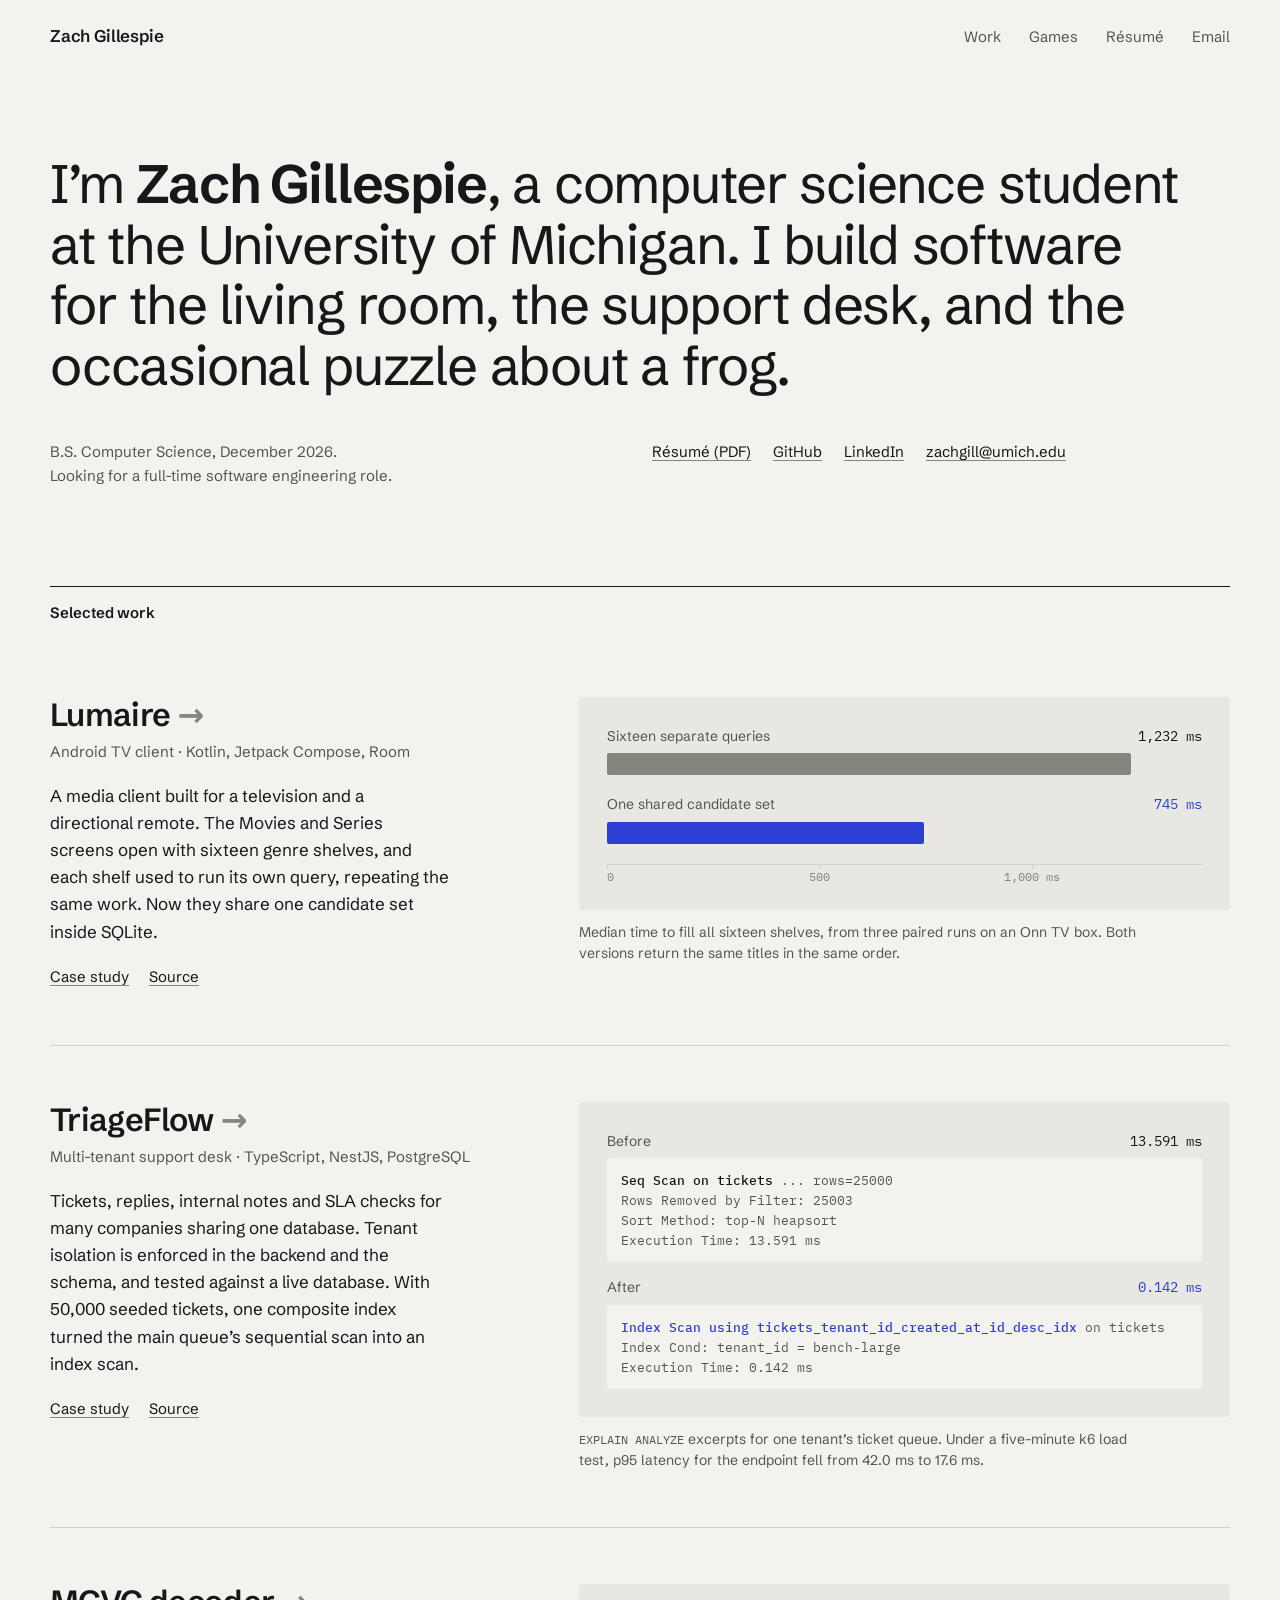
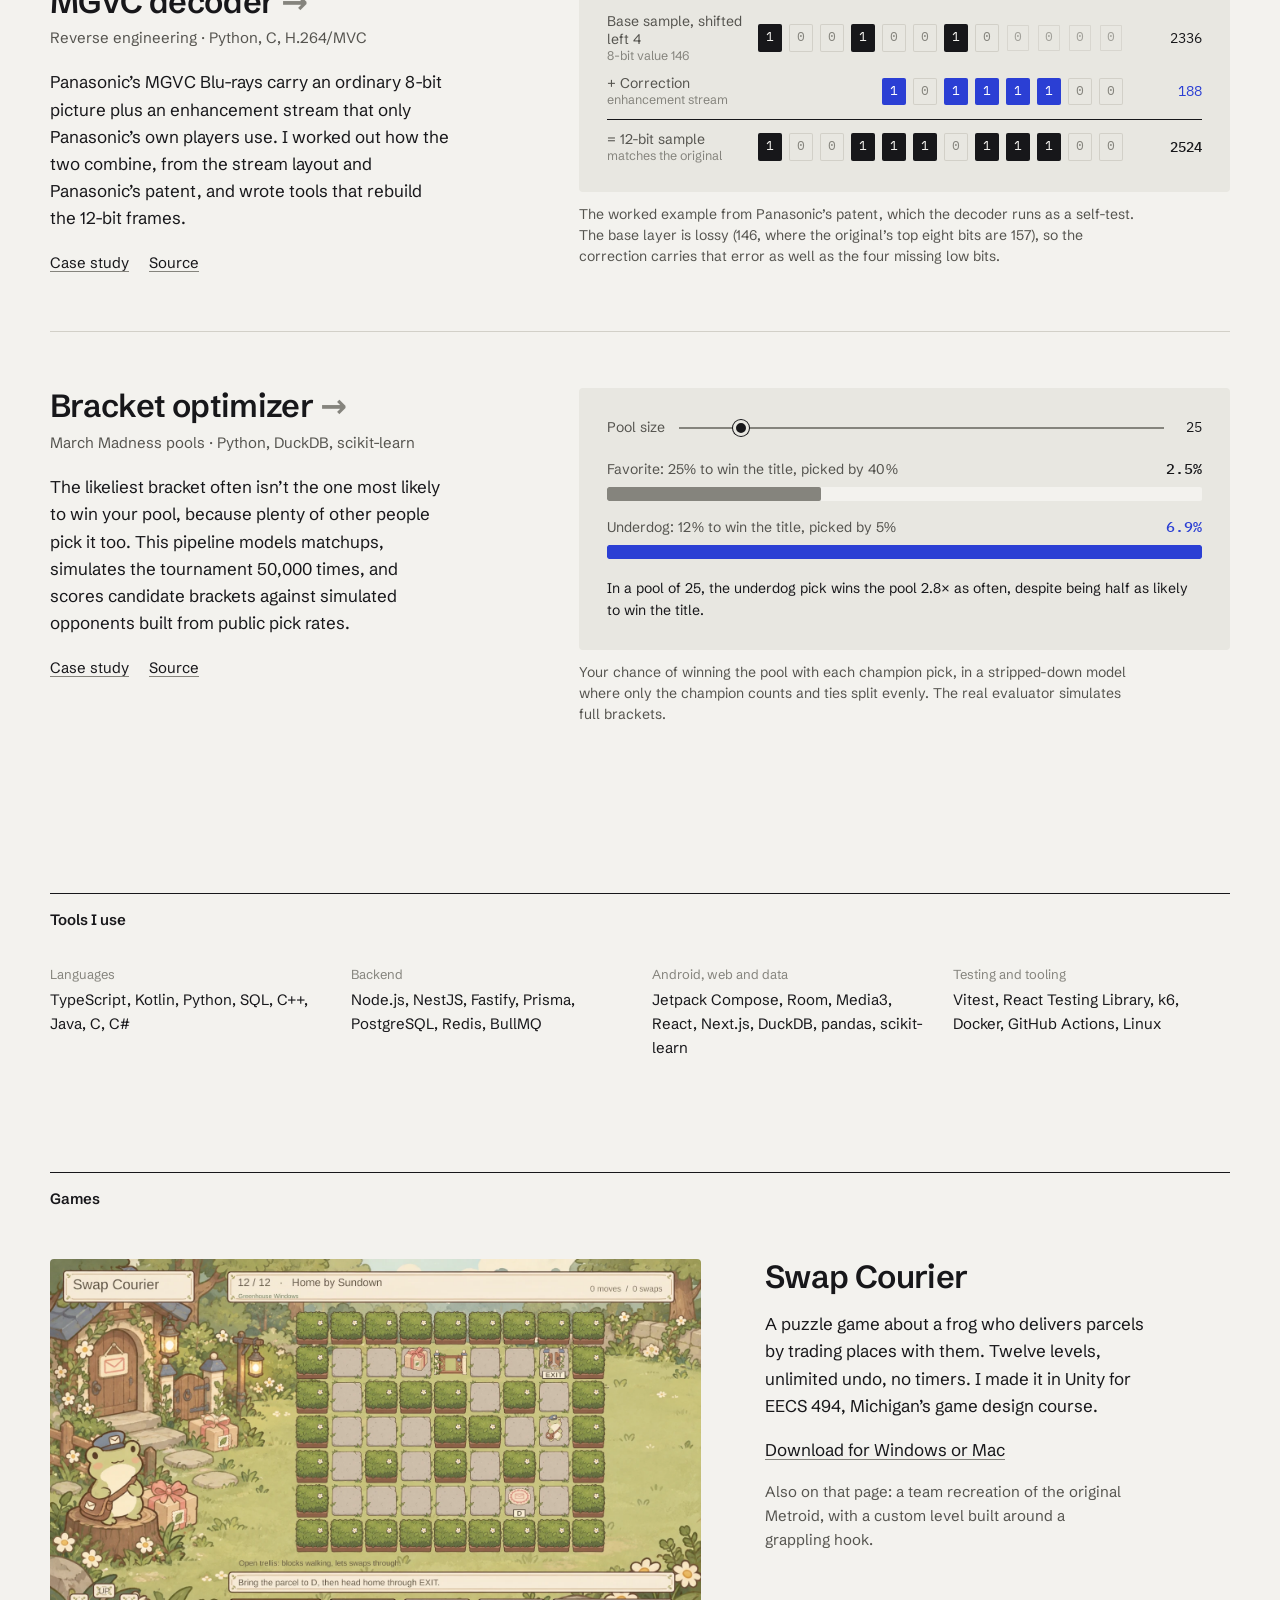
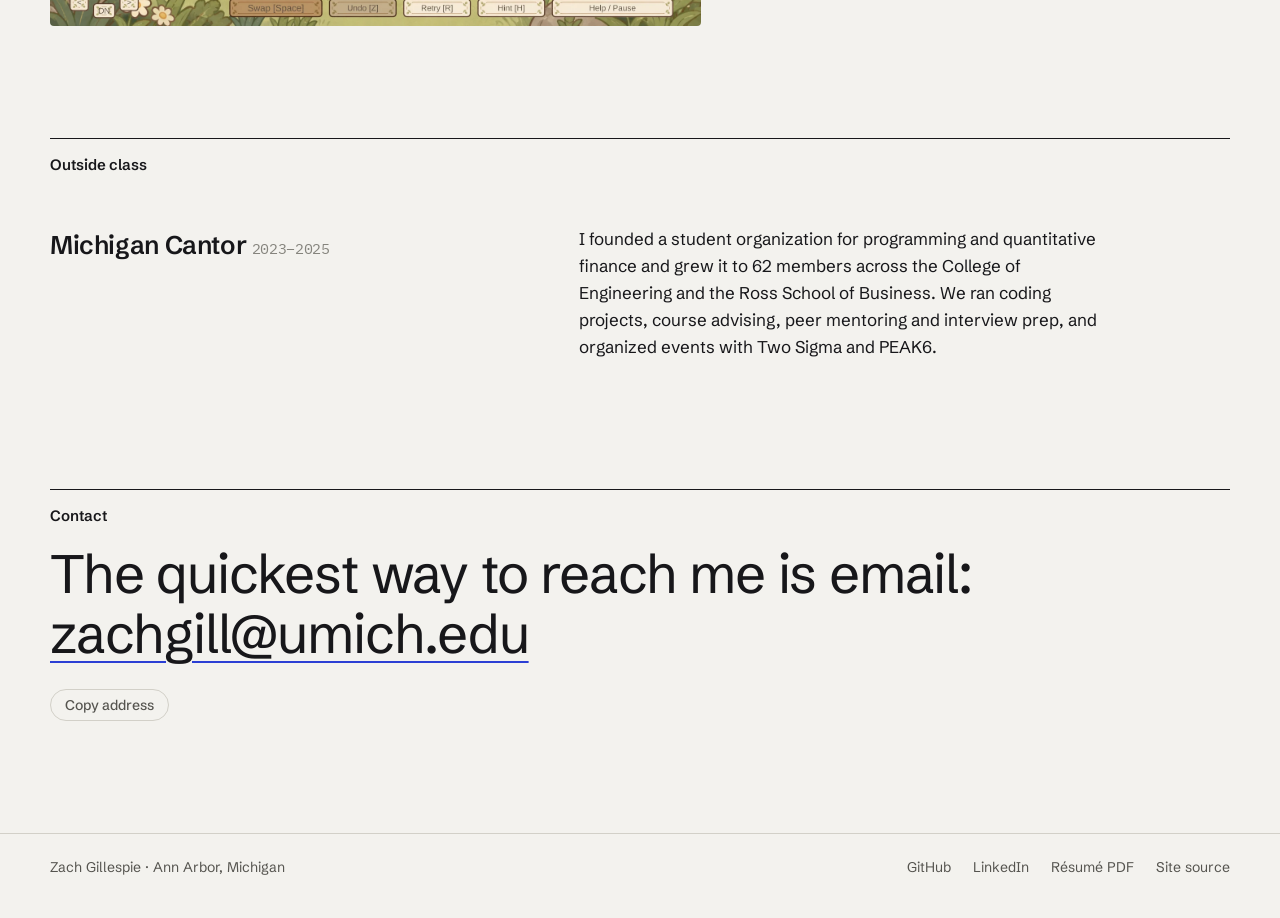
==== commit 4c57a8ee: "Add TriageFlow architecture diagram, tools list, tighter hero - Redraw the repository's own system o" ====
--- a/index.html
+++ b/index.html
@@ -173,6 +173,16 @@
     </article>
   </section>
 
+  <section class="section wrap" aria-labelledby="tools-h">
+    <h2 class="section__label" id="tools-h">Tools I use</h2>
+    <dl class="tools">
+      <div><dt>Languages</dt><dd>TypeScript, Kotlin, Python, SQL, C++, Java, C, C#</dd></div>
+      <div><dt>Backend</dt><dd>Node.js, NestJS, Fastify, Prisma, PostgreSQL, Redis, BullMQ</dd></div>
+      <div><dt>Android, web and data</dt><dd>Jetpack Compose, Room, Media3, React, Next.js, DuckDB, pandas, scikit-learn</dd></div>
+      <div><dt>Testing and tooling</dt><dd>Vitest, React Testing Library, k6, Docker, GitHub Actions, Linux</dd></div>
+    </dl>
+  </section>
+
   <section class="section wrap" aria-labelledby="games-h">
     <h2 class="section__label" id="games-h">Games</h2>
     <div class="games">
--- a/site.css
+++ b/site.css
@@ -137,7 +137,7 @@
 
 /* ---------- Home: intro ---------- */
 
-.intro { padding-block: clamp(48px, 10vw, 128px) clamp(48px, 7vw, 88px); }
+.intro { padding-block: clamp(40px, 6.5vw, 88px) clamp(36px, 4.5vw, 60px); }
 .intro__lede {
   max-width: 21em;
   font-size: clamp(30px, 4.3vw, 54px);
@@ -151,7 +151,7 @@
   display: grid;
   grid-template-columns: repeat(12, minmax(0, 1fr));
   gap: 24px;
-  margin-top: clamp(32px, 5vw, 56px);
+  margin-top: clamp(28px, 3.5vw, 44px);
   font-size: 15px;
   color: var(--ink-2);
 }
@@ -272,6 +272,18 @@
 .bits__row.is-corr .bits__val { color: var(--accent); }
 .bits__row.is-sum .bits__val { font-weight: 500; }
 
+/* Architecture diagram (TriageFlow) */
+.diagram { overflow-x: auto; }
+.diagram svg { display: block; width: 100%; min-width: 620px; height: auto; }
+.d-node rect { fill: var(--bg); stroke: var(--ink); stroke-width: 1.5; }
+.d-node.is-data rect { fill: var(--accent-soft); stroke: var(--accent); }
+.d-node text { fill: var(--ink); font-family: var(--sans); }
+.d-t { font-size: 15px; font-weight: 600; }
+.d-s { font-size: 13px; fill: var(--ink-2); }
+.d-edges path { fill: none; stroke: var(--ink-3); stroke-width: 1.5; }
+.d-head { fill: var(--ink-3); }
+.d-label text { fill: var(--ink-2); font: 12px var(--mono); }
+
 /* Byte layout (MGVC) */
 .layout { font-size: 14px; }
 .layout th { font: 500 13px var(--mono); color: var(--ink); white-space: nowrap; width: 1%; padding-right: 24px; vertical-align: baseline; }
@@ -310,6 +322,14 @@
   width: 16px; height: 16px; border-radius: 50%;
   background: var(--ink); border: 3px solid var(--surface); box-shadow: 0 0 0 1px var(--ink);
 }
+
+/* ---------- Home: tools ---------- */
+
+.tools { display: grid; grid-template-columns: repeat(4, minmax(0, 1fr)); gap: 20px 24px; margin: clamp(20px, 3vw, 32px) 0 0; font-size: 15px; }
+.tools dt { font-size: 13px; color: var(--ink-3); margin-bottom: 4px; }
+.tools dd { margin: 0; }
+@media (max-width: 860px) { .tools { grid-template-columns: repeat(2, minmax(0, 1fr)); } }
+@media (max-width: 480px) { .tools { grid-template-columns: minmax(0, 1fr); } }
 
 /* ---------- Home: games, aside, contact ---------- */
 
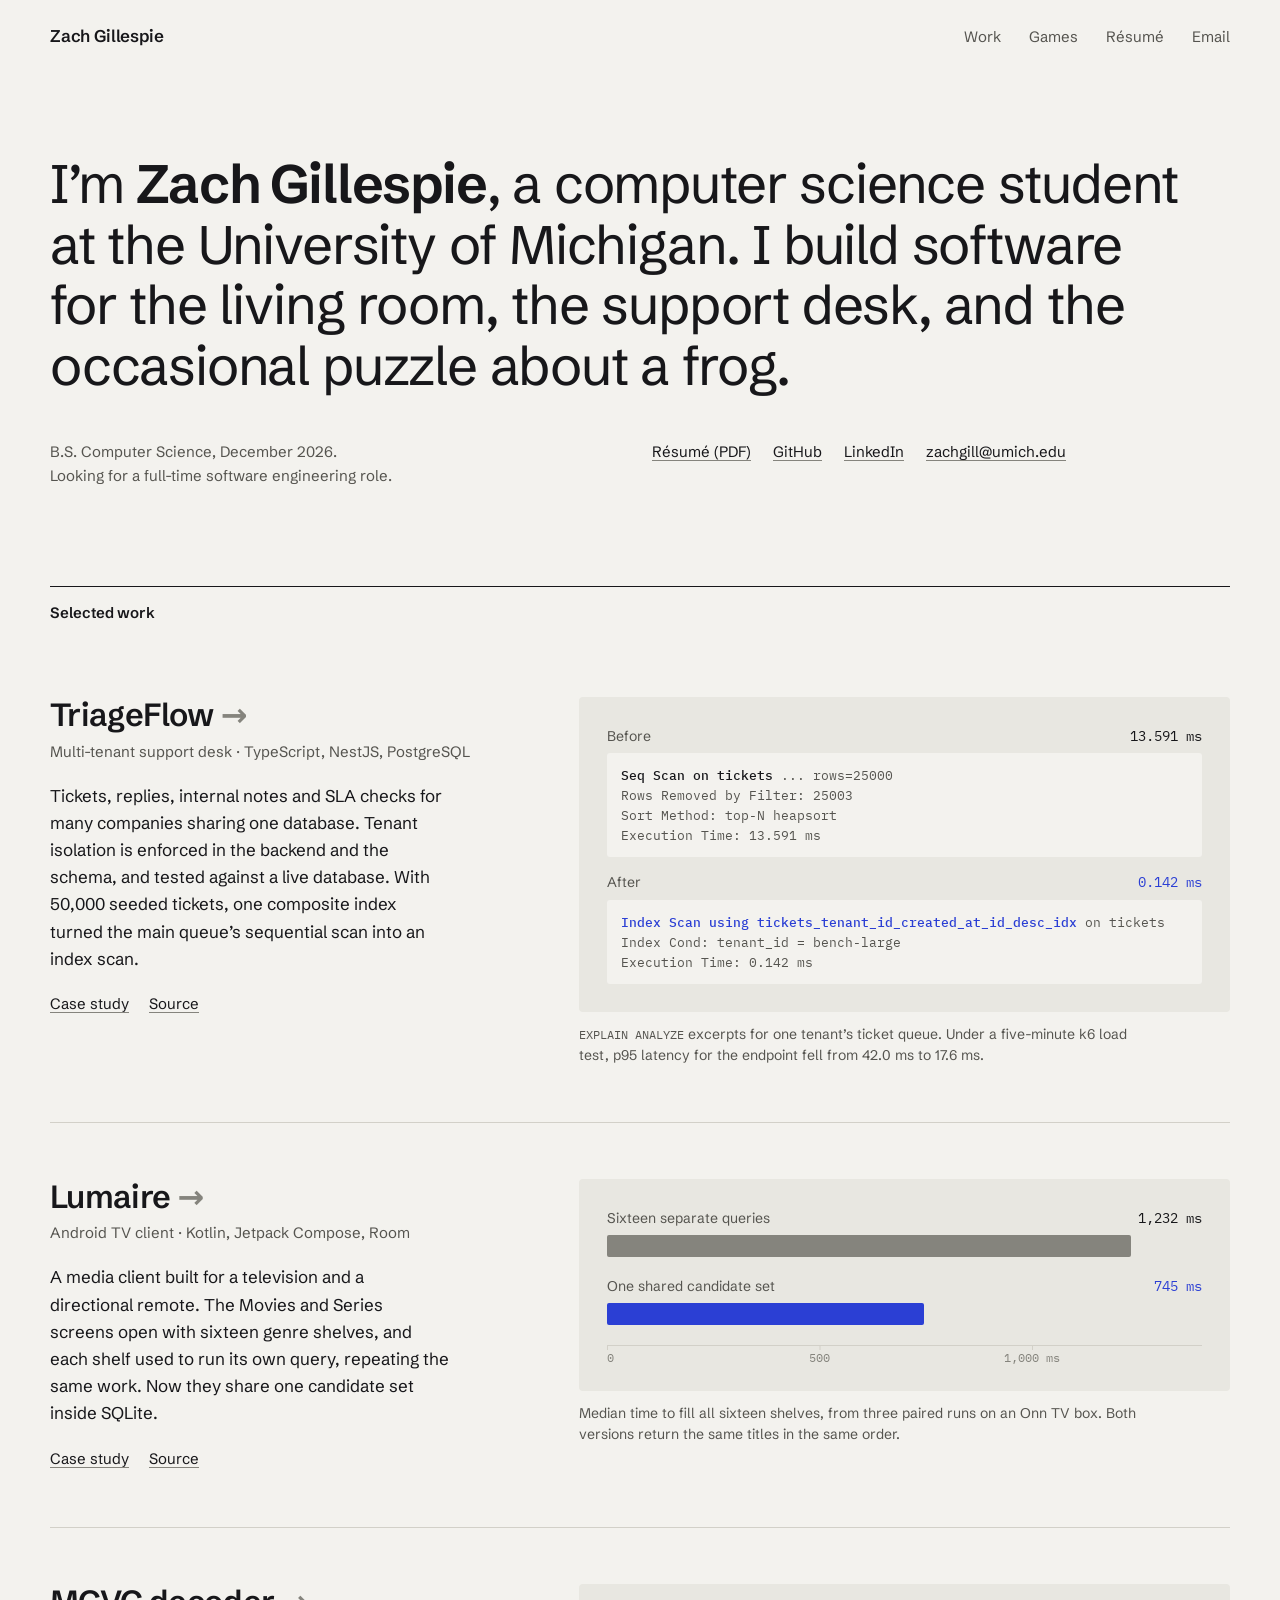
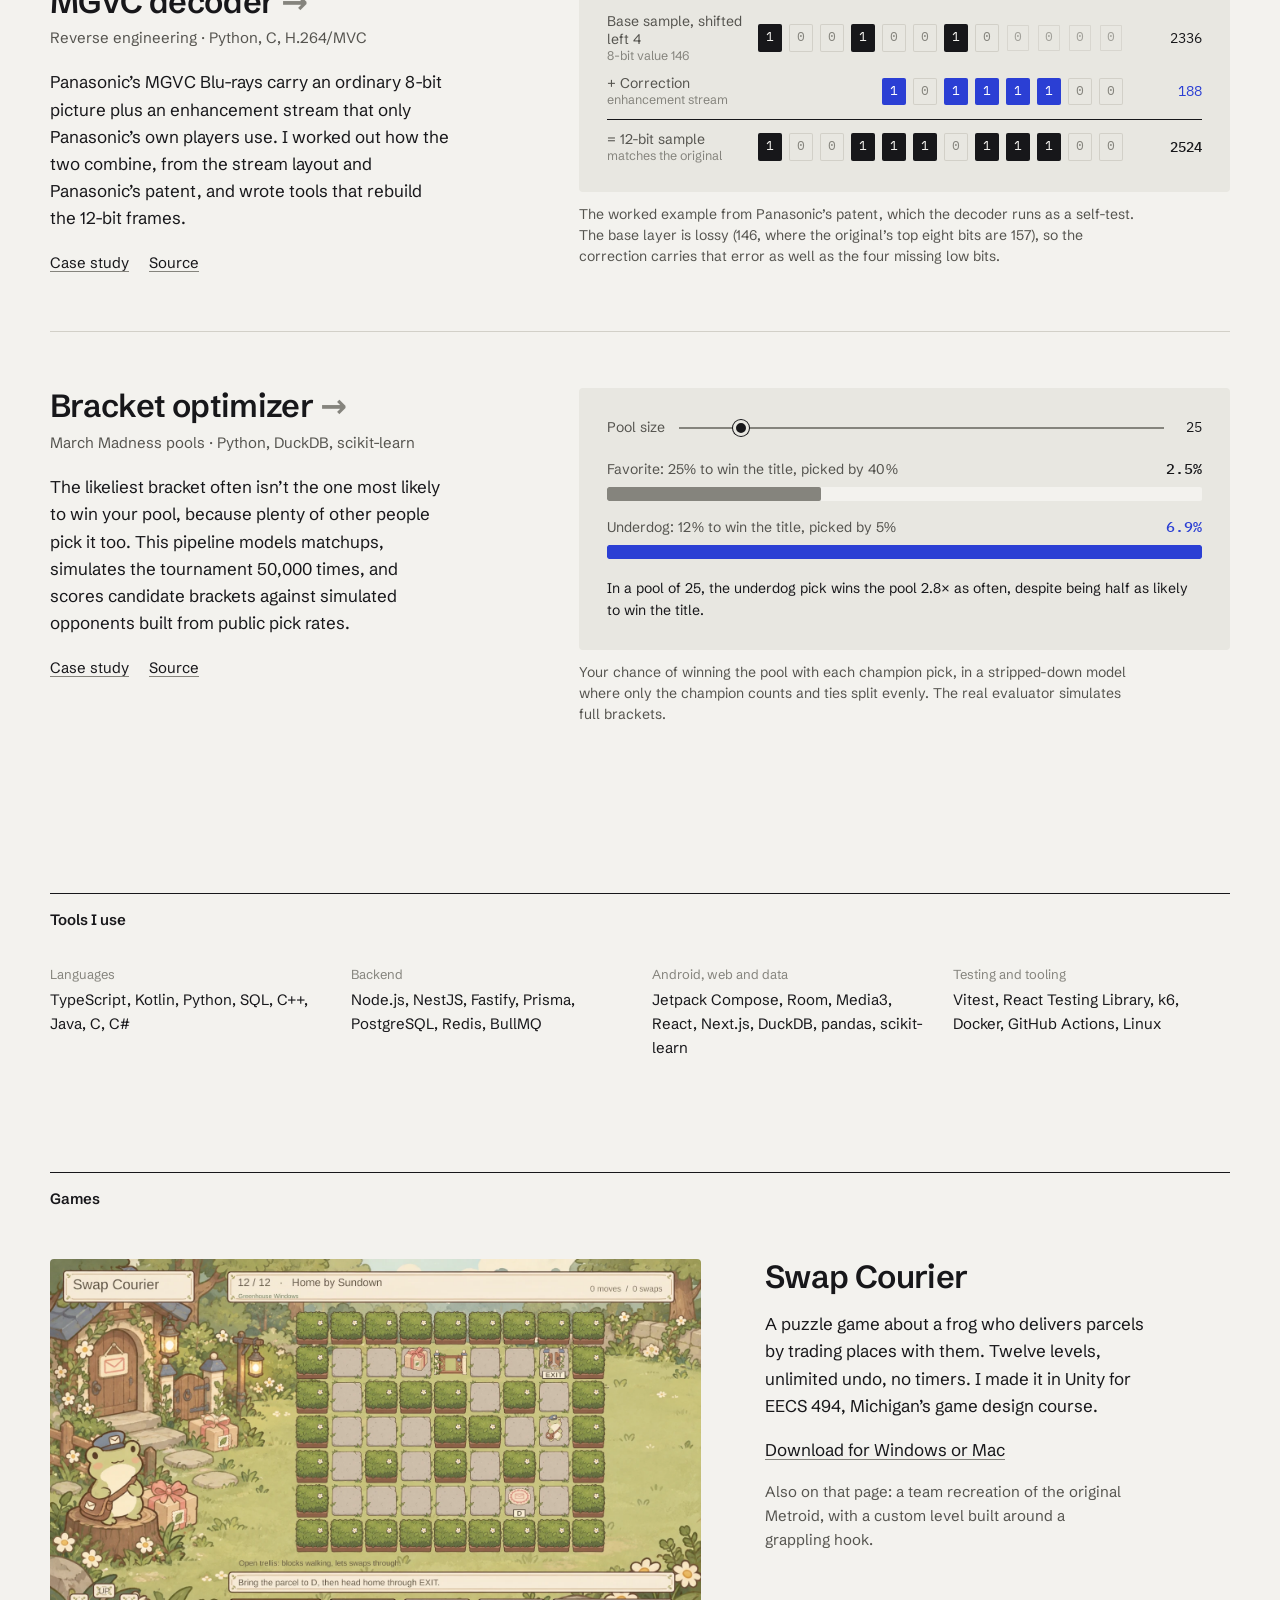
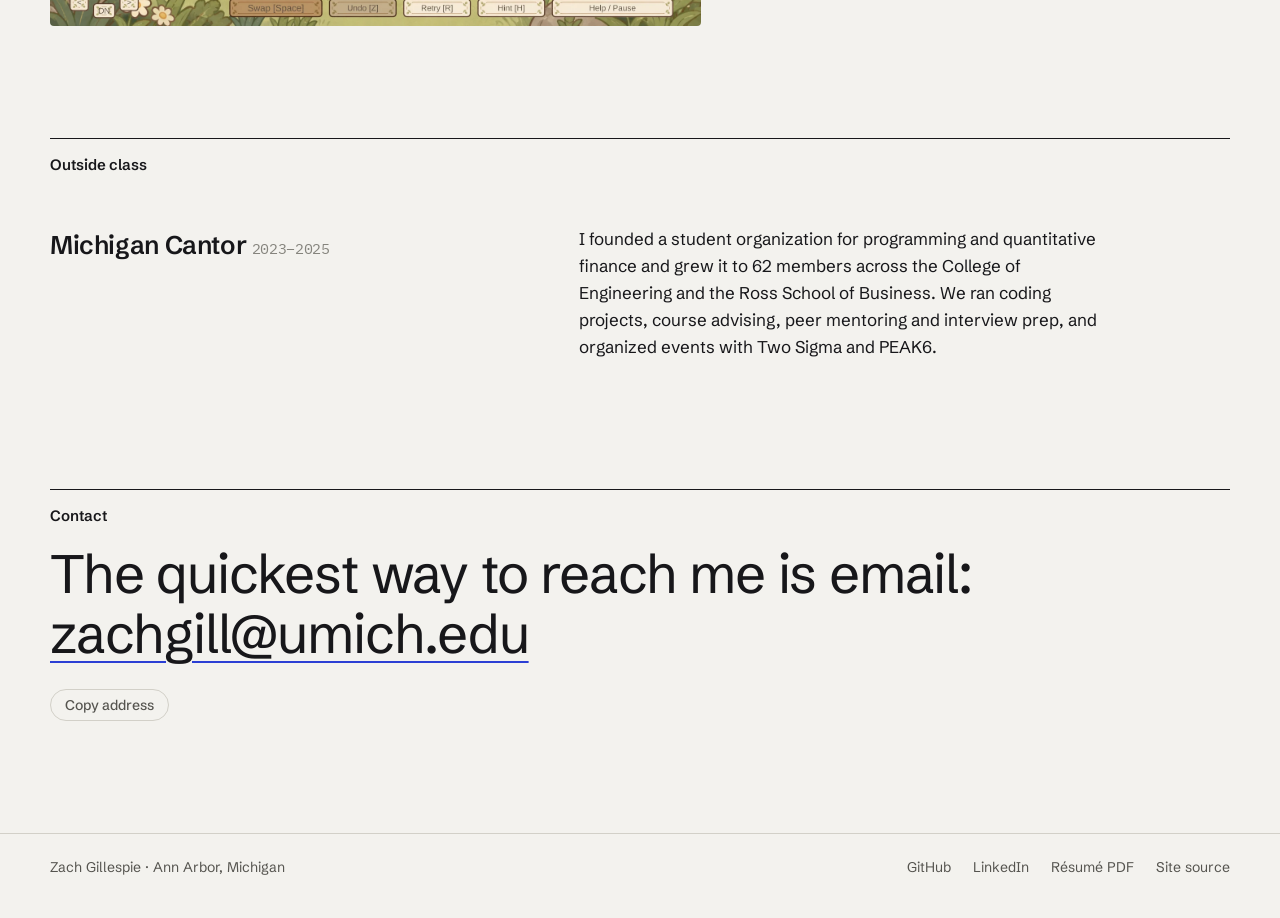
==== commit f70a6b59: "List TriageFlow first Move TriageFlow ahead of Lumaire on the home page, matching the résumé, and re" ====
--- a/index.html
+++ b/index.html
@@ -53,33 +53,6 @@
 
     <article class="project">
       <div>
-        <h3 class="project__name"><a href="lumaire.html">Lumaire</a></h3>
-        <p class="project__kind">Android TV client · Kotlin, Jetpack Compose, Room</p>
-        <div class="project__body">
-          <p>A media client built for a television and a directional remote. The Movies and Series screens open with sixteen genre shelves, and each shelf used to run its own query, repeating the same work. Now they share one candidate set inside SQLite.</p>
-        </div>
-        <p class="project__links"><a href="lumaire.html">Case study</a><a href="https://github.com/Zachgille/AtlasTV">Source</a></p>
-      </div>
-      <figure class="fig">
-        <div class="fig__plate">
-          <div class="bars" style="--max-v:1400" role="img" aria-label="Median shelf query time: 1,232 milliseconds with sixteen separate queries, 745 milliseconds with one shared candidate set.">
-            <div class="bars__row">
-              <div class="bars__label"><span>Sixteen separate queries</span><span class="num">1,232 ms</span></div>
-              <div class="bars__track"><div class="bars__bar" style="--v:1232"></div></div>
-            </div>
-            <div class="bars__row is-after">
-              <div class="bars__label"><span>One shared candidate set</span><span class="num">745 ms</span></div>
-              <div class="bars__track"><div class="bars__bar" style="--v:745"></div></div>
-            </div>
-            <div class="bars__axis" aria-hidden="true"><span style="--t:0">0</span><span style="--t:500">500</span><span style="--t:1000">1,000 ms</span></div>
-          </div>
-        </div>
-        <figcaption>Median time to fill all sixteen shelves, from three paired runs on an Onn TV box. Both versions return the same titles in the same order.</figcaption>
-      </figure>
-    </article>
-
-    <article class="project">
-      <div>
         <h3 class="project__name"><a href="triageflow.html">TriageFlow</a></h3>
         <p class="project__kind">Multi-tenant support desk · TypeScript, NestJS, PostgreSQL</p>
         <div class="project__body">
@@ -104,6 +77,33 @@
           </div>
         </div>
         <figcaption><code>EXPLAIN ANALYZE</code> excerpts for one tenant’s ticket queue. Under a five-minute k6 load test, p95 latency for the endpoint fell from 42.0 ms to 17.6 ms.</figcaption>
+      </figure>
+    </article>
+
+    <article class="project">
+      <div>
+        <h3 class="project__name"><a href="lumaire.html">Lumaire</a></h3>
+        <p class="project__kind">Android TV client · Kotlin, Jetpack Compose, Room</p>
+        <div class="project__body">
+          <p>A media client built for a television and a directional remote. The Movies and Series screens open with sixteen genre shelves, and each shelf used to run its own query, repeating the same work. Now they share one candidate set inside SQLite.</p>
+        </div>
+        <p class="project__links"><a href="lumaire.html">Case study</a><a href="https://github.com/Zachgille/AtlasTV">Source</a></p>
+      </div>
+      <figure class="fig">
+        <div class="fig__plate">
+          <div class="bars" style="--max-v:1400" role="img" aria-label="Median shelf query time: 1,232 milliseconds with sixteen separate queries, 745 milliseconds with one shared candidate set.">
+            <div class="bars__row">
+              <div class="bars__label"><span>Sixteen separate queries</span><span class="num">1,232 ms</span></div>
+              <div class="bars__track"><div class="bars__bar" style="--v:1232"></div></div>
+            </div>
+            <div class="bars__row is-after">
+              <div class="bars__label"><span>One shared candidate set</span><span class="num">745 ms</span></div>
+              <div class="bars__track"><div class="bars__bar" style="--v:745"></div></div>
+            </div>
+            <div class="bars__axis" aria-hidden="true"><span style="--t:0">0</span><span style="--t:500">500</span><span style="--t:1000">1,000 ms</span></div>
+          </div>
+        </div>
+        <figcaption>Median time to fill all sixteen shelves, from three paired runs on an Onn TV box. Both versions return the same titles in the same order.</figcaption>
       </figure>
     </article>
 
